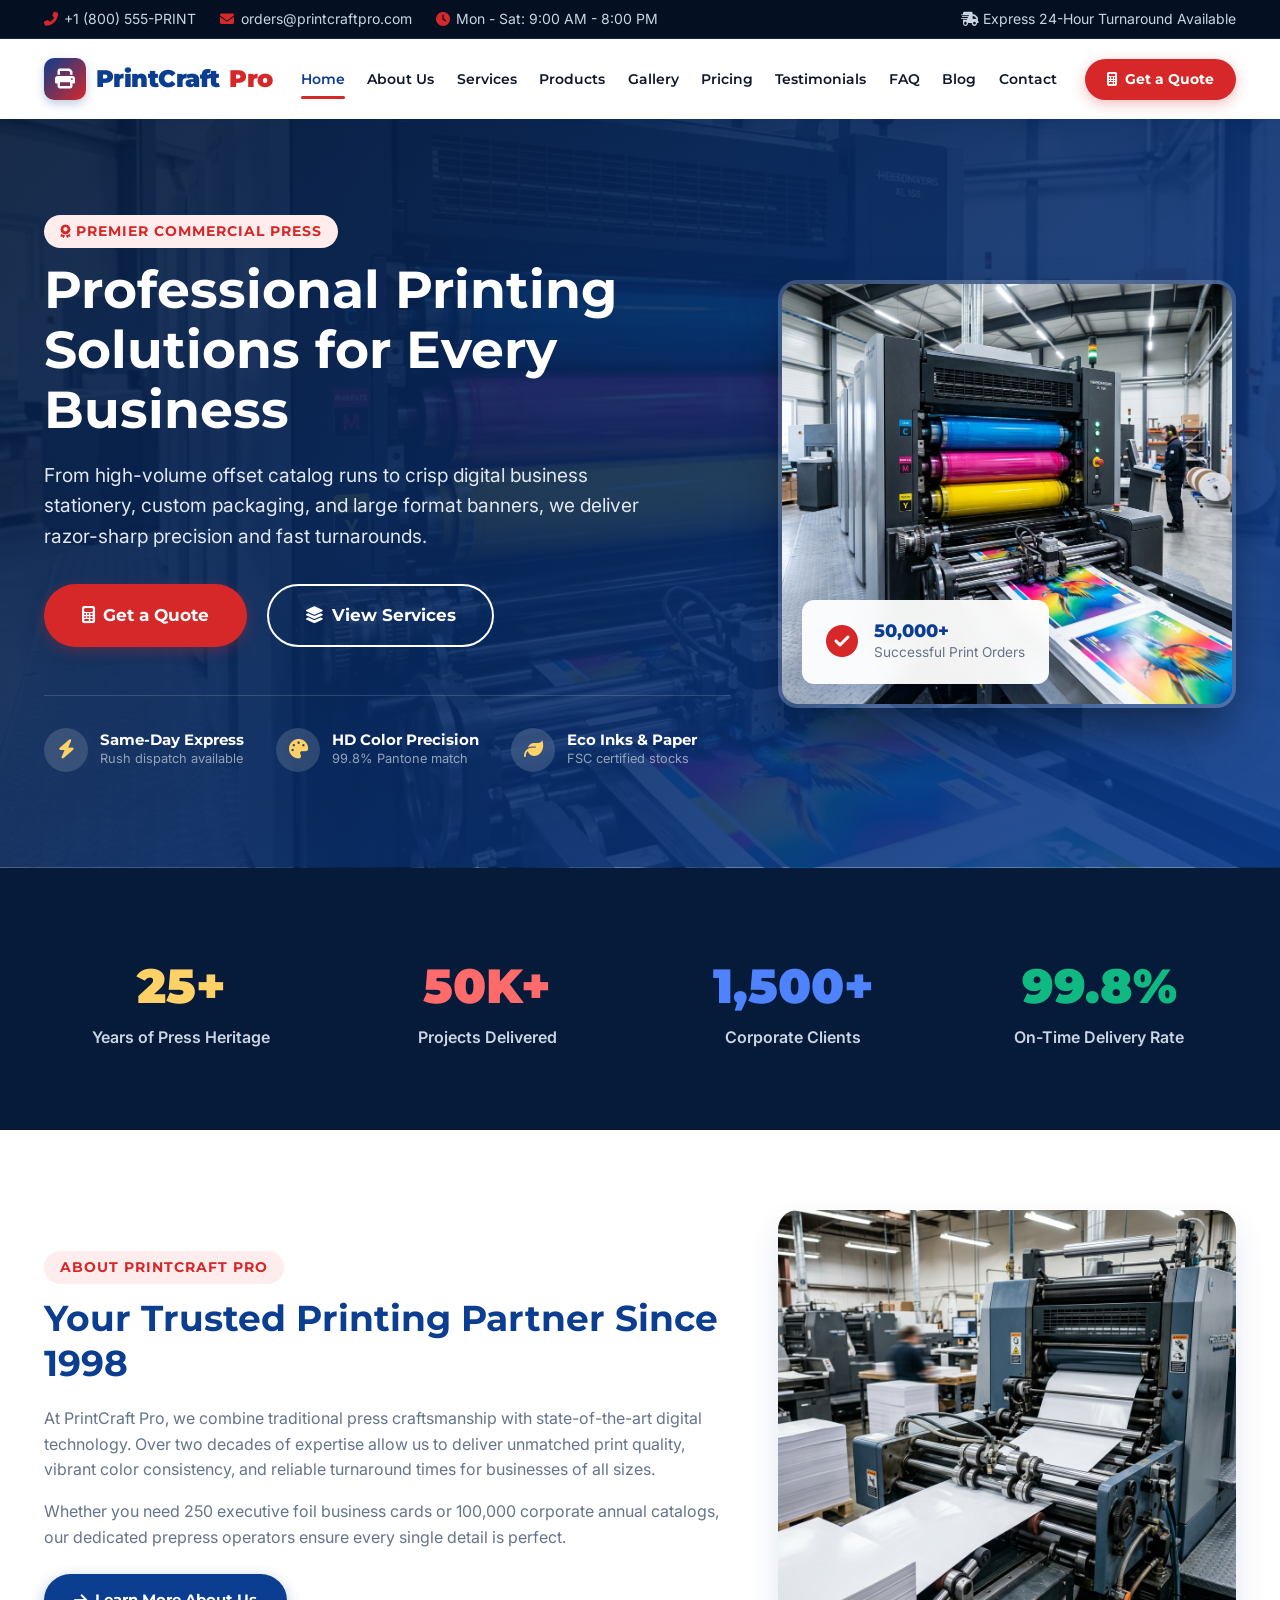
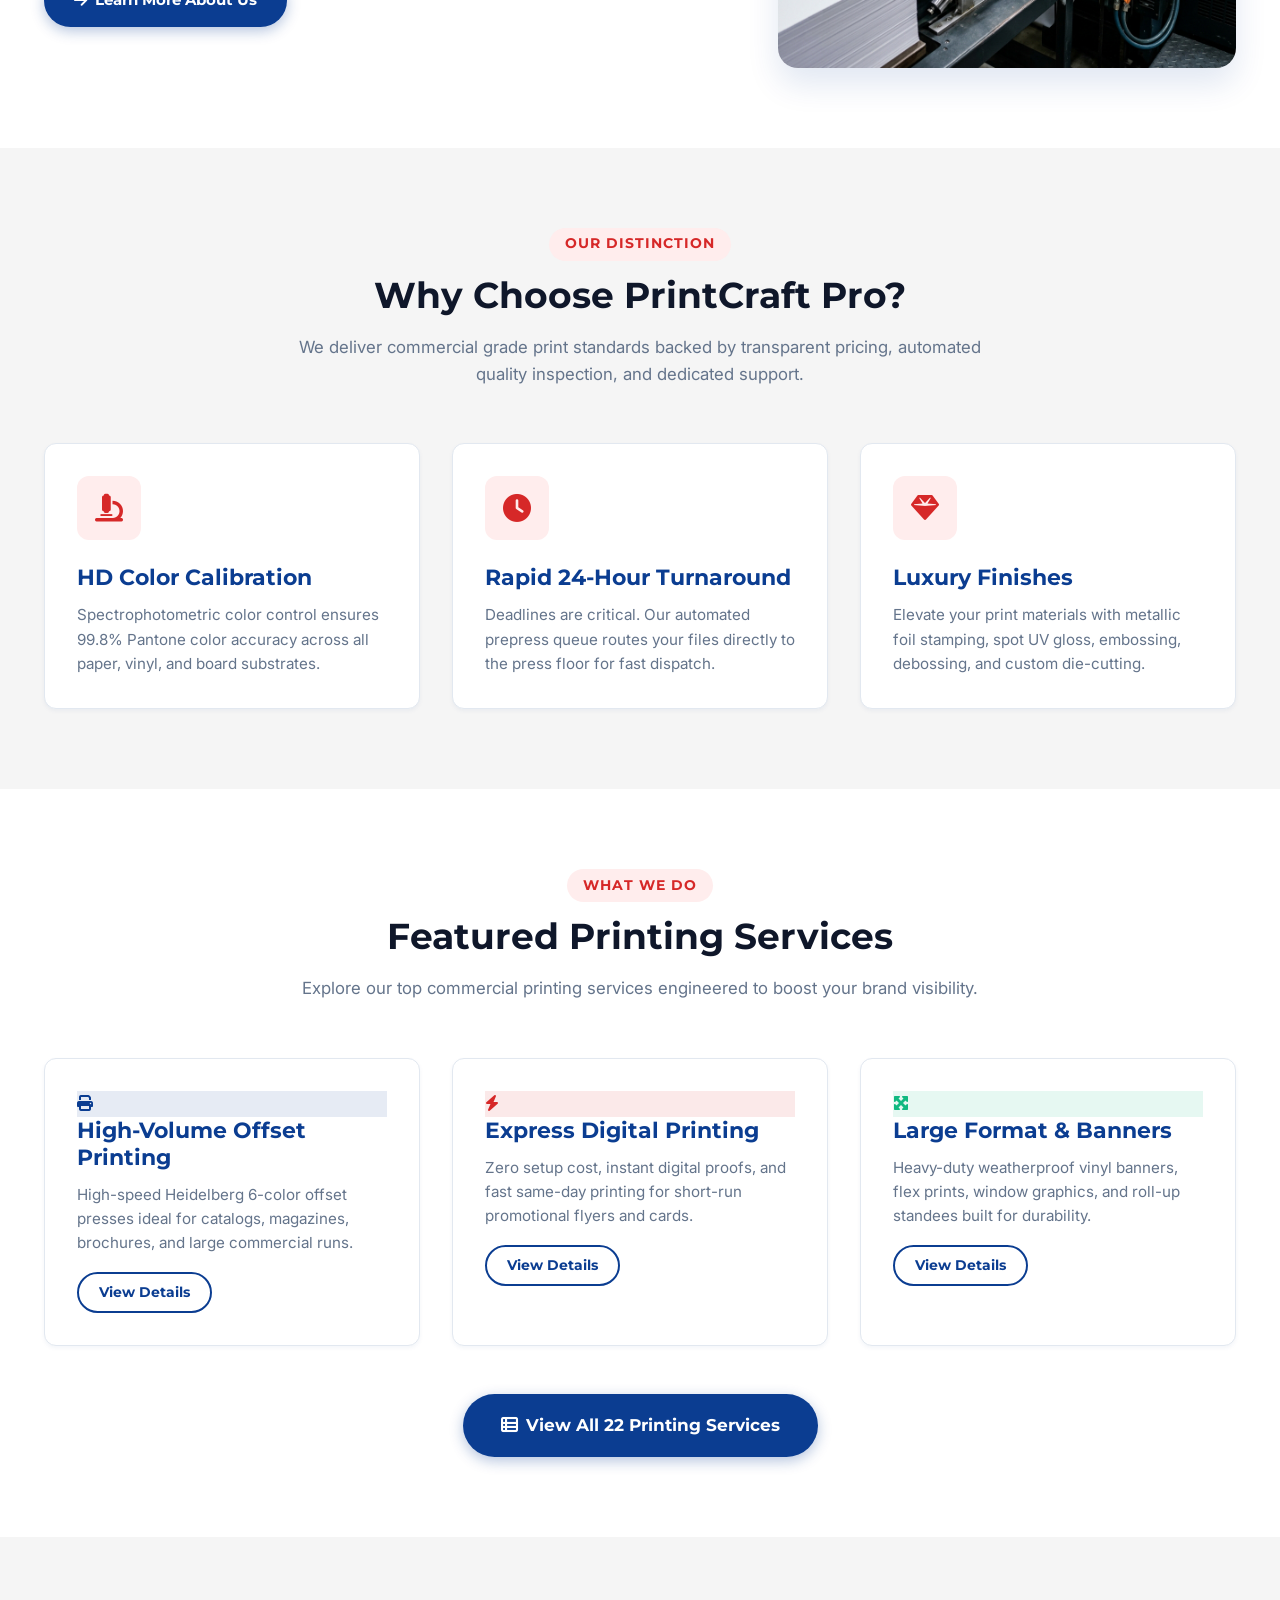
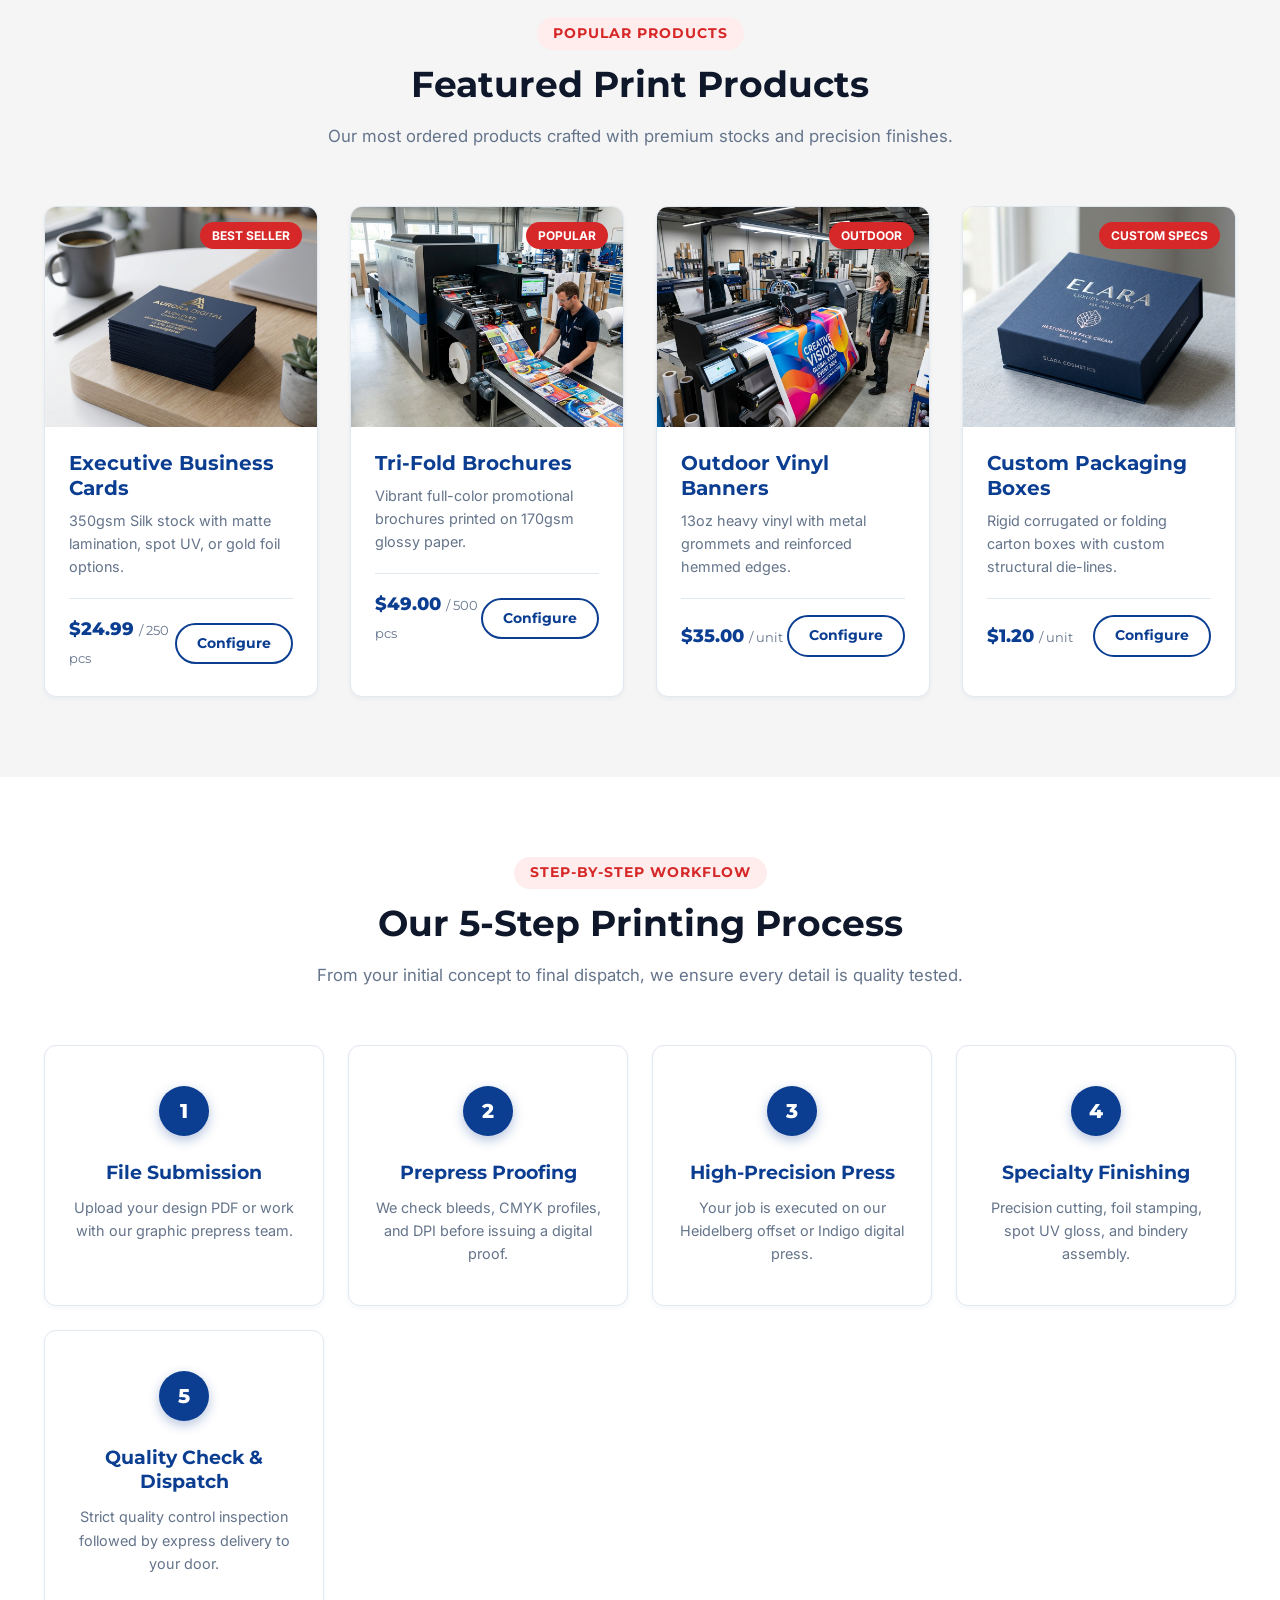
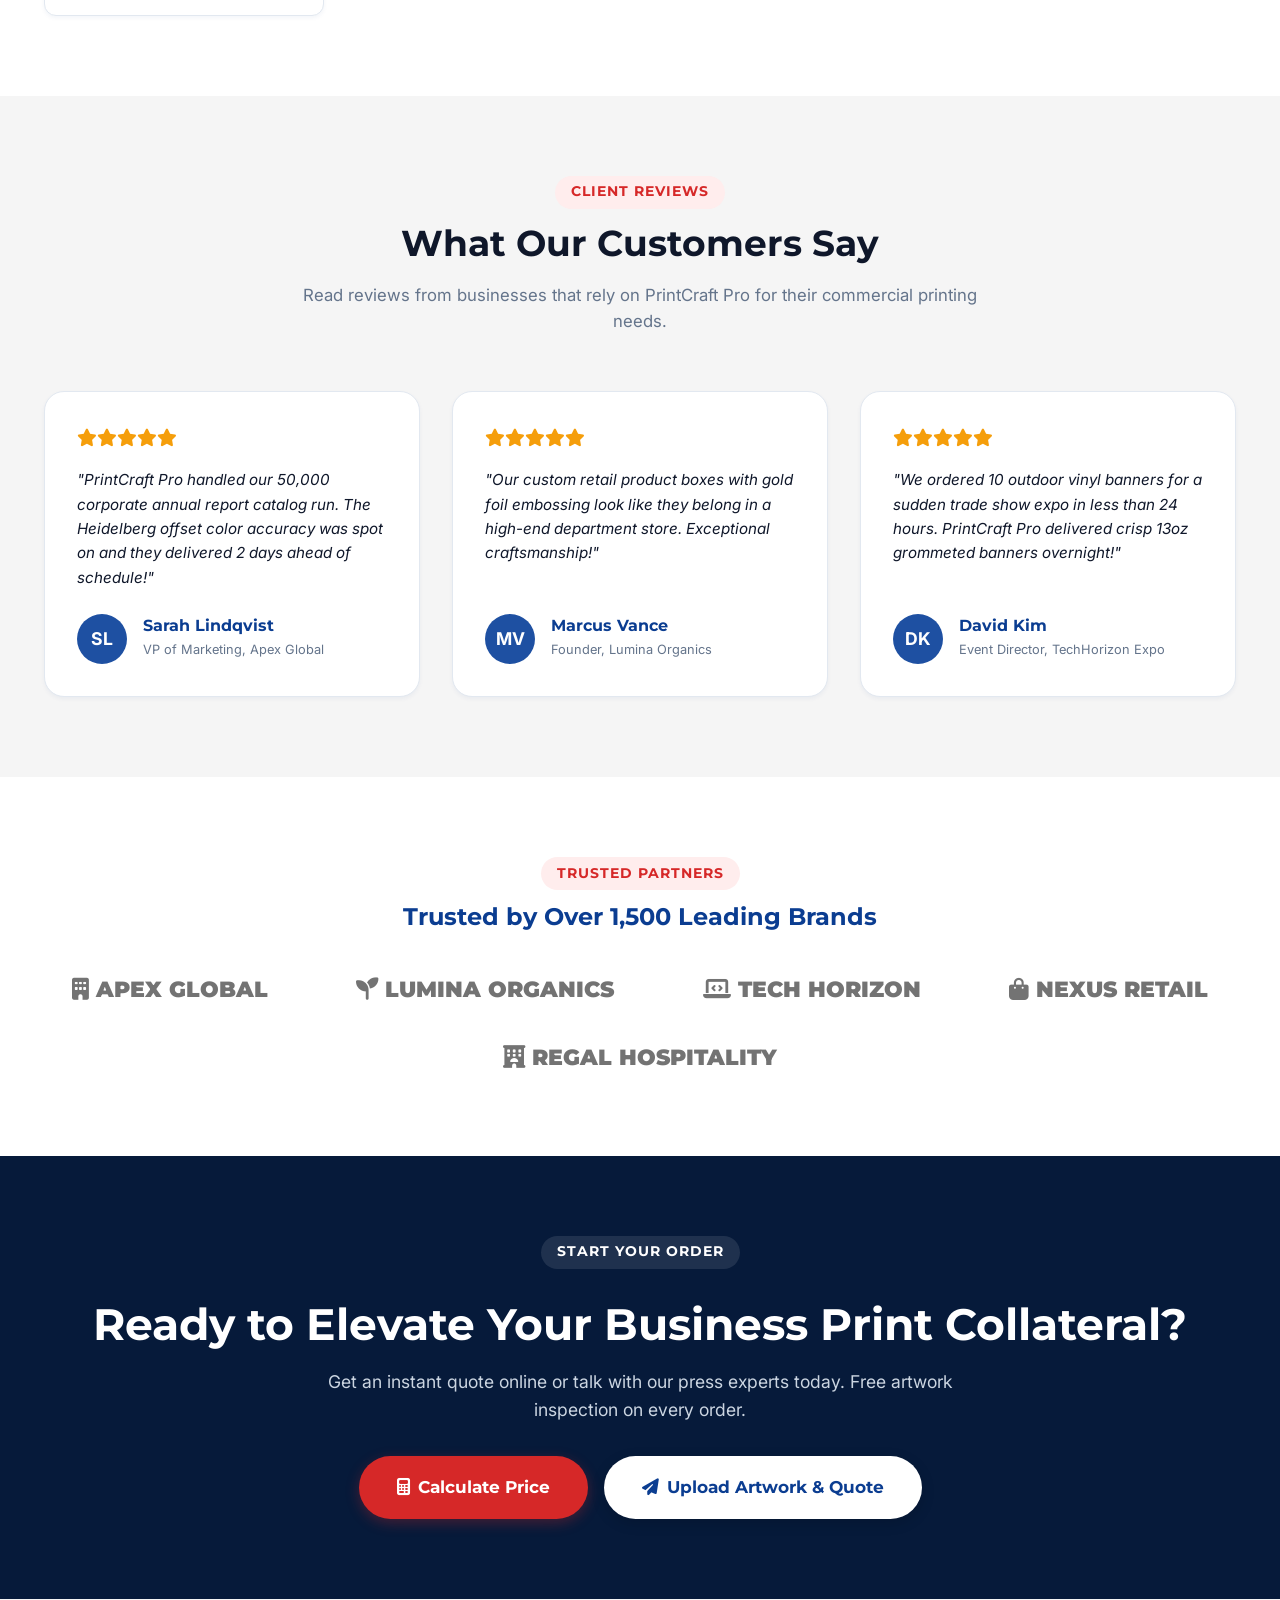
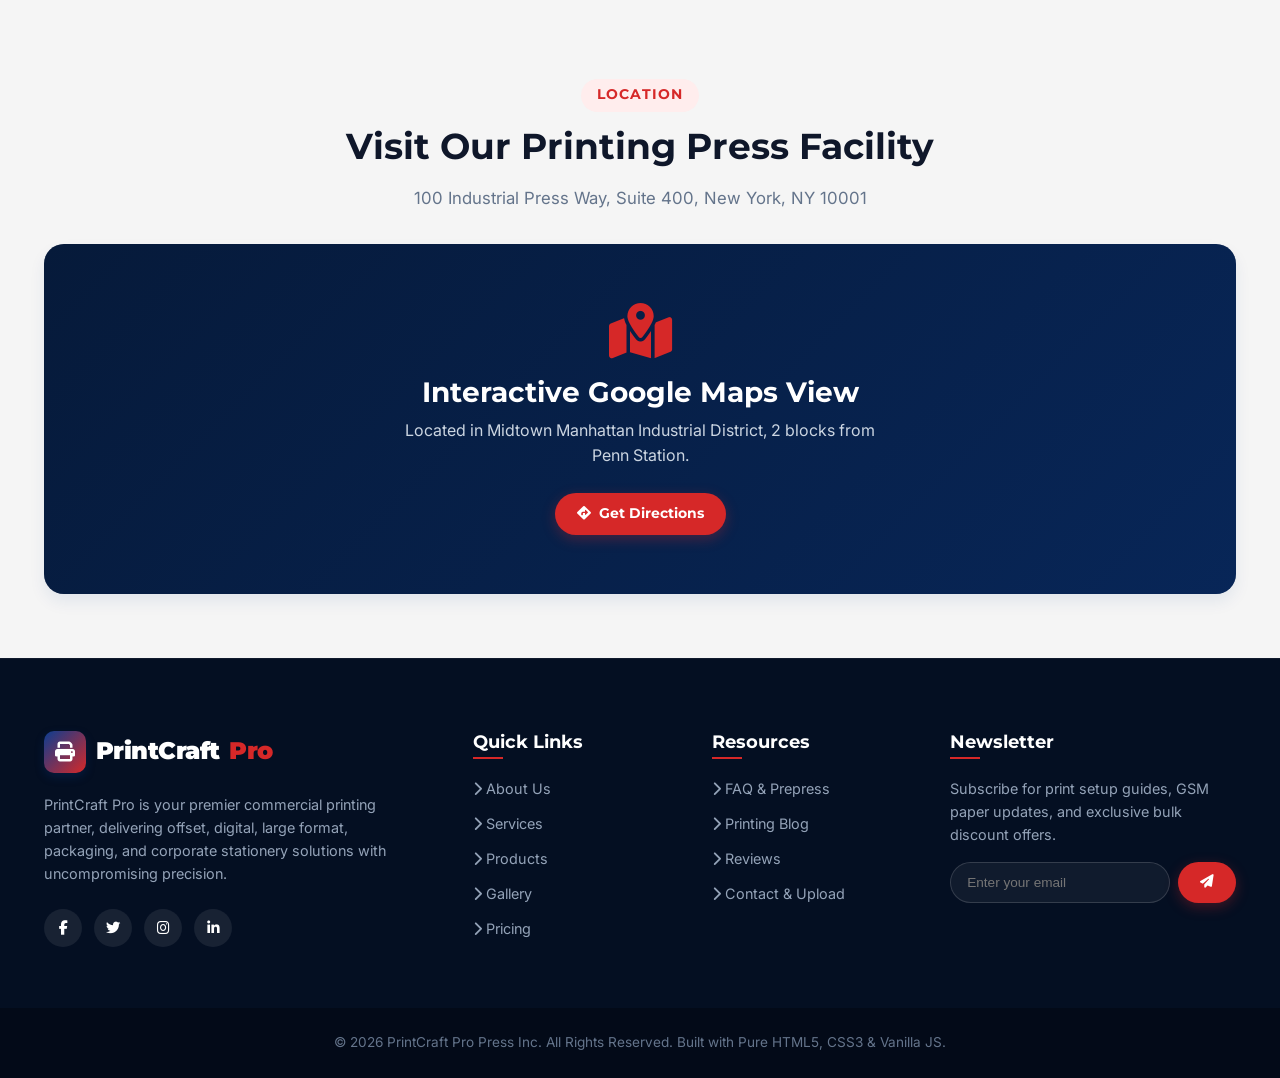
==== index.html @ fcd82d8d "Initial commit: Complete printing press website" ====
<!DOCTYPE html>
<html lang="en">
<head>
  <meta charset="UTF-8">
  <meta name="viewport" content="width=device-width, initial-scale=1.0">
  <meta name="description" content="PrintCraft Pro - Professional Printing Solutions for Every Business. High quality offset, digital, packaging, apparel, and corporate signage printing.">
  <meta name="keywords" content="professional printing press, commercial printing, offset printing, digital printing, business cards, flyers, banners, packaging, customized printing">
  <title>PrintCraft Pro | Professional Printing Solutions for Every Business</title>
  
  <!-- Font Awesome CDN -->
  <link rel="stylesheet" href="https://cdnjs.cloudflare.com/ajax/libs/font-awesome/6.4.0/css/all.min.css">
  
  <!-- Master Stylesheet -->
  <link rel="stylesheet" href="css/style.css">
</head>
<body>

  <!-- Top Notification Bar -->
  <div class="top-bar">
    <div class="container top-bar-content">
      <div class="top-bar-info">
        <span><i class="fas fa-phone-alt"></i> +1 (800) 555-PRINT</span>
        <span><i class="fas fa-envelope"></i> orders@printcraftpro.com</span>
        <span><i class="fas fa-clock"></i> Mon - Sat: 9:00 AM - 8:00 PM</span>
      </div>
      <div class="top-bar-links">
        <span><i class="fas fa-truck-fast"></i> Express 24-Hour Turnaround Available</span>
      </div>
    </div>
  </div>

  <!-- Header Navigation -->
  <header class="header">
    <div class="container navbar">
      <a href="index.html" class="logo">
        <div class="logo-icon"><i class="fas fa-print"></i></div>
        PrintCraft <span>Pro</span>
      </a>

      <button class="hamburger" aria-label="Toggle menu">
        <i class="fas fa-bars"></i>
      </button>

      <nav class="nav-menu">
        <a href="index.html" class="nav-link active">Home</a>
        <a href="about.html" class="nav-link">About Us</a>
        <a href="services.html" class="nav-link">Services</a>
        <a href="products.html" class="nav-link">Products</a>
        <a href="gallery.html" class="nav-link">Gallery</a>
        <a href="pricing.html" class="nav-link">Pricing</a>
        <a href="testimonials.html" class="nav-link">Testimonials</a>
        <a href="faq.html" class="nav-link">FAQ</a>
        <a href="blog.html" class="nav-link">Blog</a>
        <a href="contact.html" class="nav-link">Contact</a>
      </nav>

      <div class="header-cta">
        <a href="pricing.html" class="btn btn-accent btn-sm"><i class="fas fa-calculator"></i> Get a Quote</a>
      </div>
    </div>
  </header>

  <!-- Hero Section -->
  <section class="hero">
    <div class="container hero-grid">
      <div class="hero-content fade-in">
        <span class="sub-badge"><i class="fas fa-award"></i> Premier Commercial Press</span>
        <h1>Professional Printing Solutions for Every Business</h1>
        <p class="hero-subtitle">From high-volume offset catalog runs to crisp digital business stationery, custom packaging, and large format banners, we deliver razor-sharp precision and fast turnarounds.</p>
        
        <div class="hero-actions">
          <a href="pricing.html" class="btn btn-accent btn-lg"><i class="fas fa-calculator"></i> Get a Quote</a>
          <a href="services.html" class="btn btn-outline btn-lg" style="color: #FFF; border-color: #FFF;"><i class="fas fa-layer-group"></i> View Services</a>
        </div>

        <div class="hero-features">
          <div class="hero-feature-item">
            <div class="hero-feature-icon"><i class="fas fa-bolt"></i></div>
            <div class="hero-feature-text">
              <h4>Same-Day Express</h4>
              <p>Rush dispatch available</p>
            </div>
          </div>
          <div class="hero-feature-item">
            <div class="hero-feature-icon"><i class="fas fa-palette"></i></div>
            <div class="hero-feature-text">
              <h4>HD Color Precision</h4>
              <p>99.8% Pantone match</p>
            </div>
          </div>
          <div class="hero-feature-item">
            <div class="hero-feature-icon"><i class="fas fa-leaf"></i></div>
            <div class="hero-feature-text">
              <h4>Eco Inks &amp; Paper</h4>
              <p>FSC certified stocks</p>
            </div>
          </div>
        </div>
      </div>

      <div class="hero-card-preview fade-in">
        <img src="images/hero-print-press.png" alt="Industrial Commercial Printing Press Machine">
        <div class="floating-badge">
          <div class="badge-icon"><i class="fas fa-check-circle"></i></div>
          <div class="badge-info">
            <h5>50,000+</h5>
            <p>Successful Print Orders</p>
          </div>
        </div>
      </div>
    </div>
  </section>

  <!-- Company Statistics -->
  <section class="section-padding bg-dark">
    <div class="container">
      <div style="display: grid; grid-template-columns: repeat(auto-fit, minmax(220px, 1fr)); gap: 2rem; text-align: center;">
        <div class="fade-in">
          <div style="font-size: 3rem; font-family: var(--font-heading); font-weight: 900; color: #FFD166;">25+</div>
          <p style="color: #CBD5E1; font-weight: 600;">Years of Press Heritage</p>
        </div>
        <div class="fade-in">
          <div style="font-size: 3rem; font-family: var(--font-heading); font-weight: 900; color: #FF6B6B;">50K+</div>
          <p style="color: #CBD5E1; font-weight: 600;">Projects Delivered</p>
        </div>
        <div class="fade-in">
          <div style="font-size: 3rem; font-family: var(--font-heading); font-weight: 900; color: #4E83FD;">1,500+</div>
          <p style="color: #CBD5E1; font-weight: 600;">Corporate Clients</p>
        </div>
        <div class="fade-in">
          <div style="font-size: 3rem; font-family: var(--font-heading); font-weight: 900; color: #10B981;">99.8%</div>
          <p style="color: #CBD5E1; font-weight: 600;">On-Time Delivery Rate</p>
        </div>
      </div>
    </div>
  </section>

  <!-- About Preview Section -->
  <section class="section-padding">
    <div class="container">
      <div class="hero-grid" style="align-items: center;">
        <div class="fade-in">
          <span class="sub-badge">About PrintCraft Pro</span>
          <h2 style="font-size: 2.25rem; margin-bottom: 1.25rem; color: var(--primary);">Your Trusted Printing Partner Since 1998</h2>
          <p style="color: var(--text-muted); margin-bottom: 1rem;">At PrintCraft Pro, we combine traditional press craftsmanship with state-of-the-art digital technology. Over two decades of expertise allow us to deliver unmatched print quality, vibrant color consistency, and reliable turnaround times for businesses of all sizes.</p>
          <p style="color: var(--text-muted); margin-bottom: 1.5rem;">Whether you need 250 executive foil business cards or 100,000 corporate annual catalogs, our dedicated prepress operators ensure every single detail is perfect.</p>
          <a href="about.html" class="btn btn-primary"><i class="fas fa-arrow-right"></i> Learn More About Us</a>
        </div>
        <div class="fade-in">
          <img src="images/offset-printing.png" alt="Commercial Printing Press Facility" style="border-radius: var(--radius-lg); box-shadow: var(--shadow-lg);">
        </div>
      </div>
    </div>
  </section>

  <!-- Why Choose Us Section -->
  <section class="section-padding bg-light">
    <div class="container">
      <div class="section-title-wrap">
        <span class="sub-badge">Our Distinction</span>
        <h2 class="section-title">Why Choose PrintCraft Pro?</h2>
        <p class="section-desc">We deliver commercial grade print standards backed by transparent pricing, automated quality inspection, and dedicated support.</p>
      </div>

      <div class="grid-3">
        <div class="card feature-card fade-in">
          <div class="card-icon"><i class="fas fa-microscope"></i></div>
          <h3>HD Color Calibration</h3>
          <p>Spectrophotometric color control ensures 99.8% Pantone color accuracy across all paper, vinyl, and board substrates.</p>
        </div>

        <div class="card feature-card fade-in">
          <div class="card-icon"><i class="fas fa-clock"></i></div>
          <h3>Rapid 24-Hour Turnaround</h3>
          <p>Deadlines are critical. Our automated prepress queue routes your files directly to the press floor for fast dispatch.</p>
        </div>

        <div class="card feature-card fade-in">
          <div class="card-icon"><i class="fas fa-gem"></i></div>
          <h3>Luxury Finishes</h3>
          <p>Elevate your print materials with metallic foil stamping, spot UV gloss, embossing, debossing, and custom die-cutting.</p>
        </div>
      </div>
    </div>
  </section>

  <!-- Featured Services -->
  <section class="section-padding">
    <div class="container">
      <div class="section-title-wrap">
        <span class="sub-badge">What We Do</span>
        <h2 class="section-title">Featured Printing Services</h2>
        <p class="section-desc">Explore our top commercial printing services engineered to boost your brand visibility.</p>
      </div>

      <div class="grid-3">
        <div class="card fade-in">
          <div class="card-icon" style="background: rgba(11, 61, 145, 0.1); color: var(--primary);"><i class="fas fa-print"></i></div>
          <h3>High-Volume Offset Printing</h3>
          <p>High-speed Heidelberg 6-color offset presses ideal for catalogs, magazines, brochures, and large commercial runs.</p>
          <a href="services.html" class="btn btn-outline btn-sm" style="margin-top: 1rem;">View Details</a>
        </div>

        <div class="card fade-in">
          <div class="card-icon" style="background: rgba(214, 40, 40, 0.1); color: var(--accent);"><i class="fas fa-bolt"></i></div>
          <h3>Express Digital Printing</h3>
          <p>Zero setup cost, instant digital proofs, and fast same-day printing for short-run promotional flyers and cards.</p>
          <a href="services.html" class="btn btn-outline btn-sm" style="margin-top: 1rem;">View Details</a>
        </div>

        <div class="card fade-in">
          <div class="card-icon" style="background: rgba(16, 185, 129, 0.1); color: #10B981;"><i class="fas fa-expand-arrows-alt"></i></div>
          <h3>Large Format &amp; Banners</h3>
          <p>Heavy-duty weatherproof vinyl banners, flex prints, window graphics, and roll-up standees built for durability.</p>
          <a href="services.html" class="btn btn-outline btn-sm" style="margin-top: 1rem;">View Details</a>
        </div>
      </div>

      <div style="text-align: center; margin-top: 3rem;">
        <a href="services.html" class="btn btn-primary btn-lg"><i class="fas fa-th-list"></i> View All 22 Printing Services</a>
      </div>
    </div>
  </section>

  <!-- Featured Products -->
  <section class="section-padding bg-light">
    <div class="container">
      <div class="section-title-wrap">
        <span class="sub-badge">Popular Products</span>
        <h2 class="section-title">Featured Print Products</h2>
        <p class="section-desc">Our most ordered products crafted with premium stocks and precision finishes.</p>
      </div>

      <div class="grid-4">
        <!-- Product 1 -->
        <div class="product-card fade-in">
          <div class="product-img">
            <img src="images/business-cards.png" alt="Executive Business Cards">
            <span class="product-tag">Best Seller</span>
          </div>
          <div class="product-body">
            <h3>Executive Business Cards</h3>
            <p>350gsm Silk stock with matte lamination, spot UV, or gold foil options.</p>
            <div class="product-meta">
              <div class="product-price">$24.99 <small>/ 250 pcs</small></div>
              <a href="pricing.html" class="btn btn-outline btn-sm">Configure</a>
            </div>
          </div>
        </div>

        <!-- Product 2 -->
        <div class="product-card fade-in">
          <div class="product-img">
            <img src="images/digital-printing.png" alt="Promotional Brochures">
            <span class="product-tag">Popular</span>
          </div>
          <div class="product-body">
            <h3>Tri-Fold Brochures</h3>
            <p>Vibrant full-color promotional brochures printed on 170gsm glossy paper.</p>
            <div class="product-meta">
              <div class="product-price">$49.00 <small>/ 500 pcs</small></div>
              <a href="pricing.html" class="btn btn-outline btn-sm">Configure</a>
            </div>
          </div>
        </div>

        <!-- Product 3 -->
        <div class="product-card fade-in">
          <div class="product-img">
            <img src="images/large-format.png" alt="Vinyl Banners">
            <span class="product-tag">Outdoor</span>
          </div>
          <div class="product-body">
            <h3>Outdoor Vinyl Banners</h3>
            <p>13oz heavy vinyl with metal grommets and reinforced hemmed edges.</p>
            <div class="product-meta">
              <div class="product-price">$35.00 <small>/ unit</small></div>
              <a href="pricing.html" class="btn btn-outline btn-sm">Configure</a>
            </div>
          </div>
        </div>

        <!-- Product 4 -->
        <div class="product-card fade-in">
          <div class="product-img">
            <img src="images/packaging-box.png" alt="Custom Packaging">
            <span class="product-tag">Custom Specs</span>
          </div>
          <div class="product-body">
            <h3>Custom Packaging Boxes</h3>
            <p>Rigid corrugated or folding carton boxes with custom structural die-lines.</p>
            <div class="product-meta">
              <div class="product-price">$1.20 <small>/ unit</small></div>
              <a href="pricing.html" class="btn btn-outline btn-sm">Configure</a>
            </div>
          </div>
        </div>
      </div>
    </div>
  </section>

  <!-- Printing Process (5 Steps) -->
  <section class="section-padding">
    <div class="container">
      <div class="section-title-wrap">
        <span class="sub-badge">Step-By-Step Workflow</span>
        <h2 class="section-title">Our 5-Step Printing Process</h2>
        <p class="section-desc">From your initial concept to final dispatch, we ensure every detail is quality tested.</p>
      </div>

      <div class="workflow-grid">
        <div class="step-card fade-in">
          <div class="step-number">1</div>
          <h4>File Submission</h4>
          <p>Upload your design PDF or work with our graphic prepress team.</p>
        </div>

        <div class="step-card fade-in">
          <div class="step-number">2</div>
          <h4>Prepress Proofing</h4>
          <p>We check bleeds, CMYK profiles, and DPI before issuing a digital proof.</p>
        </div>

        <div class="step-card fade-in">
          <div class="step-number">3</div>
          <h4>High-Precision Press</h4>
          <p>Your job is executed on our Heidelberg offset or Indigo digital press.</p>
        </div>

        <div class="step-card fade-in">
          <div class="step-number">4</div>
          <h4>Specialty Finishing</h4>
          <p>Precision cutting, foil stamping, spot UV gloss, and bindery assembly.</p>
        </div>

        <div class="step-card fade-in">
          <div class="step-number">5</div>
          <h4>Quality Check &amp; Dispatch</h4>
          <p>Strict quality control inspection followed by express delivery to your door.</p>
        </div>
      </div>
    </div>
  </section>

  <!-- Customer Testimonials -->
  <section class="section-padding bg-light">
    <div class="container">
      <div class="section-title-wrap">
        <span class="sub-badge">Client Reviews</span>
        <h2 class="section-title">What Our Customers Say</h2>
        <p class="section-desc">Read reviews from businesses that rely on PrintCraft Pro for their commercial printing needs.</p>
      </div>

      <div class="grid-3">
        <div class="testimonial-card fade-in">
          <div>
            <div class="stars"><i class="fas fa-star"></i><i class="fas fa-star"></i><i class="fas fa-star"></i><i class="fas fa-star"></i><i class="fas fa-star"></i></div>
            <p class="testimonial-text">"PrintCraft Pro handled our 50,000 corporate annual report catalog run. The Heidelberg offset color accuracy was spot on and they delivered 2 days ahead of schedule!"</p>
          </div>
          <div class="testimonial-user">
            <div class="user-avatar">SL</div>
            <div class="user-details">
              <h5>Sarah Lindqvist</h5>
              <span>VP of Marketing, Apex Global</span>
            </div>
          </div>
        </div>

        <div class="testimonial-card fade-in">
          <div>
            <div class="stars"><i class="fas fa-star"></i><i class="fas fa-star"></i><i class="fas fa-star"></i><i class="fas fa-star"></i><i class="fas fa-star"></i></div>
            <p class="testimonial-text">"Our custom retail product boxes with gold foil embossing look like they belong in a high-end department store. Exceptional craftsmanship!"</p>
          </div>
          <div class="testimonial-user">
            <div class="user-avatar">MV</div>
            <div class="user-details">
              <h5>Marcus Vance</h5>
              <span>Founder, Lumina Organics</span>
            </div>
          </div>
        </div>

        <div class="testimonial-card fade-in">
          <div>
            <div class="stars"><i class="fas fa-star"></i><i class="fas fa-star"></i><i class="fas fa-star"></i><i class="fas fa-star"></i><i class="fas fa-star"></i></div>
            <p class="testimonial-text">"We ordered 10 outdoor vinyl banners for a sudden trade show expo in less than 24 hours. PrintCraft Pro delivered crisp 13oz grommeted banners overnight!"</p>
          </div>
          <div class="testimonial-user">
            <div class="user-avatar">DK</div>
            <div class="user-details">
              <h5>David Kim</h5>
              <span>Event Director, TechHorizon Expo</span>
            </div>
          </div>
        </div>
      </div>
    </div>
  </section>

  <!-- Clients / Brands Showcase Section -->
  <section class="section-padding">
    <div class="container">
      <div style="text-align: center; margin-bottom: 2.5rem;">
        <span class="sub-badge">Trusted Partners</span>
        <h3 style="font-size: 1.5rem; color: var(--primary);">Trusted by Over 1,500 Leading Brands</h3>
      </div>

      <div style="display: flex; justify-content: space-around; align-items: center; flex-wrap: wrap; gap: 2rem; filter: grayscale(100%); opacity: 0.7;">
        <div style="font-family: var(--font-heading); font-weight: 900; font-size: 1.4rem; color: var(--primary);"><i class="fas fa-building"></i> APEX GLOBAL</div>
        <div style="font-family: var(--font-heading); font-weight: 900; font-size: 1.4rem; color: var(--primary);"><i class="fas fa-seedling"></i> LUMINA ORGANICS</div>
        <div style="font-family: var(--font-heading); font-weight: 900; font-size: 1.4rem; color: var(--primary);"><i class="fas fa-laptop-code"></i> TECH HORIZON</div>
        <div style="font-family: var(--font-heading); font-weight: 900; font-size: 1.4rem; color: var(--primary);"><i class="fas fa-shopping-bag"></i> NEXUS RETAIL</div>
        <div style="font-family: var(--font-heading); font-weight: 900; font-size: 1.4rem; color: var(--primary);"><i class="fas fa-hotel"></i> REGAL HOSPITALITY</div>
      </div>
    </div>
  </section>

  <!-- Contact CTA Section -->
  <section class="section-padding bg-dark">
    <div class="container" style="text-align: center;">
      <span class="sub-badge" style="background: rgba(255,255,255,0.1); color: #FFF;">Start Your Order</span>
      <h2 style="font-size: 2.75rem; color: #FFF; margin: 1rem 0;">Ready to Elevate Your Business Print Collateral?</h2>
      <p style="color: #CBD5E1; max-width: 650px; margin: 0 auto 2rem auto; font-size: 1.1rem;">Get an instant quote online or talk with our press experts today. Free artwork inspection on every order.</p>
      <div style="display: flex; gap: 1rem; justify-content: center; flex-wrap: wrap;">
        <a href="pricing.html" class="btn btn-accent btn-lg"><i class="fas fa-calculator"></i> Calculate Price</a>
        <a href="contact.html" class="btn btn-white btn-lg"><i class="fas fa-paper-plane"></i> Upload Artwork &amp; Quote</a>
      </div>
    </div>
  </section>

  <!-- Google Maps Placeholder Section -->
  <section class="section-padding bg-light" style="padding-bottom: 4rem;">
    <div class="container">
      <div class="section-title-wrap" style="margin-bottom: 2rem;">
        <span class="sub-badge">Location</span>
        <h2 class="section-title">Visit Our Printing Press Facility</h2>
        <p class="section-desc">100 Industrial Press Way, Suite 400, New York, NY 10001</p>
      </div>

      <div style="background: var(--bg-dark); color: #FFF; border-radius: var(--radius-lg); overflow: hidden; box-shadow: var(--shadow-md); position: relative; height: 350px; display: flex; align-items: center; justify-content: center; text-align: center;">
        <div style="position: absolute; inset: 0; background: linear-gradient(135deg, rgba(6,26,58,0.95), rgba(11,61,145,0.85)), url('images/about-facility.png'); background-size: cover; background-position: center; opacity: 0.4;"></div>
        <div style="position: relative; z-index: 2; padding: 2rem;">
          <i class="fas fa-map-marked-alt" style="font-size: 3.5rem; color: var(--accent); margin-bottom: 1rem;"></i>
          <h3 style="color: #FFF; font-size: 1.75rem; margin-bottom: 0.5rem;">Interactive Google Maps View</h3>
          <p style="color: #CBD5E1; max-width: 500px; margin: 0 auto 1.5rem auto;">Located in Midtown Manhattan Industrial District, 2 blocks from Penn Station.</p>
          <a href="contact.html" class="btn btn-accent btn-sm"><i class="fas fa-directions"></i> Get Directions</a>
        </div>
      </div>
    </div>
  </section>

  <!-- Footer -->
  <footer class="footer">
    <div class="container">
      <div class="footer-grid">
        <div class="footer-about">
          <a href="index.html" class="logo" style="color: #FFF;">
            <div class="logo-icon"><i class="fas fa-print"></i></div>
            PrintCraft <span>Pro</span>
          </a>
          <p>PrintCraft Pro is your premier commercial printing partner, delivering offset, digital, large format, packaging, and corporate stationery solutions with uncompromising precision.</p>
          <div class="social-links">
            <a href="#" class="social-icon" aria-label="Facebook"><i class="fab fa-facebook-f"></i></a>
            <a href="#" class="social-icon" aria-label="Twitter"><i class="fab fa-twitter"></i></a>
            <a href="#" class="social-icon" aria-label="Instagram"><i class="fab fa-instagram"></i></a>
            <a href="#" class="social-icon" aria-label="LinkedIn"><i class="fab fa-linkedin-in"></i></a>
          </div>
        </div>

        <div class="footer-col">
          <h4>Quick Links</h4>
          <ul class="footer-links">
            <li><a href="about.html"><i class="fas fa-chevron-right"></i> About Us</a></li>
            <li><a href="services.html"><i class="fas fa-chevron-right"></i> Services</a></li>
            <li><a href="products.html"><i class="fas fa-chevron-right"></i> Products</a></li>
            <li><a href="gallery.html"><i class="fas fa-chevron-right"></i> Gallery</a></li>
            <li><a href="pricing.html"><i class="fas fa-chevron-right"></i> Pricing</a></li>
          </ul>
        </div>

        <div class="footer-col">
          <h4>Resources</h4>
          <ul class="footer-links">
            <li><a href="faq.html"><i class="fas fa-chevron-right"></i> FAQ &amp; Prepress</a></li>
            <li><a href="blog.html"><i class="fas fa-chevron-right"></i> Printing Blog</a></li>
            <li><a href="testimonials.html"><i class="fas fa-chevron-right"></i> Reviews</a></li>
            <li><a href="contact.html"><i class="fas fa-chevron-right"></i> Contact &amp; Upload</a></li>
          </ul>
        </div>

        <div class="footer-col">
          <h4>Newsletter</h4>
          <p>Subscribe for print setup guides, GSM paper updates, and exclusive bulk discount offers.</p>
          <form class="newsletter-form" onsubmit="event.preventDefault(); alert('Subscribed successfully!');">
            <input type="email" placeholder="Enter your email" required>
            <button type="submit" class="btn btn-accent btn-sm"><i class="fas fa-paper-plane"></i></button>
          </form>
        </div>
      </div>
    </div>

    <div class="footer-bottom">
      <div class="container">
        <p>&copy; 2026 PrintCraft Pro Press Inc. All Rights Reserved. Built with Pure HTML5, CSS3 &amp; Vanilla JS.</p>
      </div>
    </div>
  </footer>

  <!-- Back to Top Button -->
  <button class="back-to-top" aria-label="Back to top">
    <i class="fas fa-arrow-up"></i>
  </button>

  <!-- Master Script -->
  <script src="js/main.js"></script>
</body>
</html>
---- css/style.css ----
/* 
==========================================================================
  PrintCraft Pro - Master Design System & Stylesheet
==========================================================================
  Primary Color: Dark Blue (#0B3D91)
  Accent Color: Red (#D62828)
  Background Light: Off-White (#F5F5F5 / #F8FAFC)
  Text Main: Slate (#0F172A / #1E293B)
  Code Architecture: CSS3 Custom Properties, Responsive Grid, Utility Classes
==========================================================================
*/

@import url('https://fonts.googleapis.com/css2?family=Inter:wght@300;400;500;600;700&family=Montserrat:wght@500;600;700;800;900&display=swap');

:root {
  /* Color Palette Tokens */
  --primary: #0B3D91;
  --primary-dark: #072861;
  --primary-light: #1E50A2;
  --accent: #D62828;
  --accent-hover: #B71C1C;
  --accent-light: #FFEDED;
  
  --bg-light: #F5F5F5;
  --bg-card: #FFFFFF;
  --bg-dark: #061A3A;
  --bg-darker: #040F22;
  
  --text-main: #0F172A;
  --text-muted: #64748B;
  --text-light: #F8FAFC;
  --text-white: #FFFFFF;
  
  --border-color: #E2E8F0;
  --border-focus: #0B3D91;

  --success-bg: #D1FAE5;
  --success-text: #065F46;
  --success-border: #A7F3D0;
  
  /* Typography Tokens */
  --font-heading: 'Montserrat', -apple-system, BlinkMacSystemFont, sans-serif;
  --font-body: 'Inter', -apple-system, BlinkMacSystemFont, sans-serif;
  
  /* Elevation & Shadows */
  --shadow-sm: 0 2px 4px rgba(11, 61, 145, 0.05);
  --shadow-md: 0 8px 16px rgba(11, 61, 145, 0.08);
  --shadow-lg: 0 16px 32px rgba(11, 61, 145, 0.12);
  --shadow-hover: 0 20px 40px rgba(11, 61, 145, 0.18);

  /* Border Radius Tokens */
  --radius-sm: 6px;
  --radius-md: 12px;
  --radius-lg: 20px;
  --radius-pill: 50px;
  
  /* Transitions */
  --transition-fast: all 0.2s cubic-bezier(0.4, 0, 0.2, 1);
  --transition-normal: all 0.3s cubic-bezier(0.4, 0, 0.2, 1);
}

/* ==========================================================================
   Reset & Base Styles
   ========================================================================== */
*, *::before, *::after {
  box-sizing: border-box;
  margin: 0;
  padding: 0;
}

html {
  scroll-behavior: smooth;
  font-size: 16px;
}

body {
  font-family: var(--font-body);
  color: var(--text-main);
  background-color: #FFFFFF;
  line-height: 1.6;
  overflow-x: hidden;
  -webkit-font-smoothing: antialiased;
}

h1, h2, h3, h4, h5, h6 {
  font-family: var(--font-heading);
  color: var(--text-main);
  line-height: 1.25;
  font-weight: 700;
}

a {
  text-decoration: none;
  color: inherit;
  transition: var(--transition-fast);
}

img {
  max-width: 100%;
  height: auto;
  display: block;
}

ul {
  list-style: none;
}

/* ==========================================================================
   Layout Containers & Section Utilities
   ========================================================================== */
.container {
  width: 100%;
  max-width: 1240px;
  margin: 0 auto;
  padding: 0 1.5rem;
}

.section-padding {
  padding: 5rem 0;
}

.section-padding-sm {
  padding: 3.5rem 0;
}

.bg-light {
  background-color: var(--bg-light);
}

.bg-dark {
  background-color: var(--bg-dark);
  color: var(--text-light);
}

.bg-darker {
  background-color: var(--bg-darker);
  color: var(--text-light);
}

.text-center {
  text-align: center;
}

.text-white {
  color: var(--text-white) !important;
}

.text-muted {
  color: var(--text-muted) !important;
}

.text-accent {
  color: var(--accent) !important;
}

.text-primary {
  color: var(--primary) !important;
}

.mt-1 { margin-top: 0.5rem; }
.mt-2 { margin-top: 1rem; }
.mt-3 { margin-top: 1.5rem; }
.mt-4 { margin-top: 2rem; }
.mt-5 { margin-top: 3rem; }

.mb-1 { margin-bottom: 0.5rem; }
.mb-2 { margin-bottom: 1rem; }
.mb-3 { margin-bottom: 1.5rem; }
.mb-4 { margin-bottom: 2rem; }

.w-100 { width: 100%; }

/* ==========================================================================
   Top Header Bar
   ========================================================================== */
.top-bar {
  background-color: var(--bg-darker);
  color: #CBD5E1;
  font-size: 0.875rem;
  padding: 0.5rem 0;
  border-bottom: 1px solid rgba(255, 255, 255, 0.1);
}

.top-bar-content {
  display: flex;
  justify-content: space-between;
  align-items: center;
}

.top-bar-info {
  display: flex;
  gap: 1.5rem;
}

.top-bar-info span {
  display: inline-flex;
  align-items: center;
  gap: 0.4rem;
}

.top-bar-info i {
  color: var(--accent);
}

.top-bar-links {
  display: flex;
  gap: 1rem;
}

.top-bar-links a:hover {
  color: #FFFFFF;
}

/* ==========================================================================
   Sticky Header & Navbar
   ========================================================================== */
.header {
  position: sticky;
  top: 0;
  z-index: 1000;
  background-color: #FFFFFF;
  box-shadow: var(--shadow-sm);
  transition: var(--transition-normal);
}

.header.scrolled {
  box-shadow: var(--shadow-md);
  padding: 0.2rem 0;
}

.navbar {
  display: flex;
  justify-content: space-between;
  align-items: center;
  height: 80px;
}

.logo {
  display: flex;
  align-items: center;
  gap: 0.6rem;
  font-family: var(--font-heading);
  font-weight: 900;
  font-size: 1.5rem;
  color: var(--primary);
  letter-spacing: -0.5px;
}

.logo-icon {
  width: 42px;
  height: 42px;
  background: linear-gradient(135deg, var(--primary), var(--accent));
  color: #FFFFFF;
  border-radius: 10px;
  display: flex;
  align-items: center;
  justify-content: center;
  font-size: 1.25rem;
  box-shadow: 0 4px 10px rgba(11, 61, 145, 0.25);
}

.logo span {
  color: var(--accent);
}

.nav-menu {
  display: flex;
  align-items: center;
  gap: 1.4rem;
}

.nav-link {
  font-family: var(--font-heading);
  font-weight: 600;
  font-size: 0.9rem;
  color: var(--text-main);
  position: relative;
  padding: 0.5rem 0;
}

.nav-link::after {
  content: '';
  position: absolute;
  bottom: 0;
  left: 0;
  width: 0;
  height: 3px;
  background-color: var(--accent);
  border-radius: 2px;
  transition: var(--transition-fast);
}

.nav-link:hover, .nav-link.active {
  color: var(--primary);
}

.nav-link:hover::after, .nav-link.active::after {
  width: 100%;
}

.header-cta {
  display: flex;
  align-items: center;
  gap: 1rem;
}

.hamburger {
  display: none;
  cursor: pointer;
  background: none;
  border: none;
  font-size: 1.5rem;
  color: var(--primary);
  padding: 0.5rem;
}

/* ==========================================================================
   Buttons System
   ========================================================================== */
.btn {
  display: inline-flex;
  align-items: center;
  justify-content: center;
  gap: 0.5rem;
  padding: 0.75rem 1.75rem;
  font-family: var(--font-heading);
  font-weight: 700;
  font-size: 0.95rem;
  border-radius: var(--radius-pill);
  cursor: pointer;
  transition: var(--transition-fast);
  border: 2px solid transparent;
  outline: none;
  white-space: nowrap;
}

.btn-primary {
  background-color: var(--primary);
  color: #FFFFFF;
  box-shadow: 0 4px 14px rgba(11, 61, 145, 0.3);
}

.btn-primary:hover {
  background-color: var(--primary-dark);
  transform: translateY(-2px);
  box-shadow: 0 6px 20px rgba(11, 61, 145, 0.4);
}

.btn-accent {
  background-color: var(--accent);
  color: #FFFFFF;
  box-shadow: 0 4px 14px rgba(214, 40, 40, 0.3);
}

.btn-accent:hover {
  background-color: var(--accent-hover);
  transform: translateY(-2px);
  box-shadow: 0 6px 20px rgba(214, 40, 40, 0.4);
}

.btn-outline {
  background-color: transparent;
  border-color: var(--primary);
  color: var(--primary);
}

.btn-outline:hover {
  background-color: var(--primary);
  color: #FFFFFF;
  transform: translateY(-2px);
}

.btn-outline-white {
  background-color: transparent;
  border-color: #FFFFFF;
  color: #FFFFFF;
}

.btn-outline-white:hover {
  background-color: #FFFFFF;
  color: var(--primary);
  transform: translateY(-2px);
}

.btn-white {
  background-color: #FFFFFF;
  color: var(--primary);
  box-shadow: 0 4px 14px rgba(0, 0, 0, 0.15);
}

.btn-white:hover {
  background-color: var(--bg-light);
  transform: translateY(-2px);
}

.btn-sm {
  padding: 0.5rem 1.25rem;
  font-size: 0.85rem;
}

.btn-lg {
  padding: 1rem 2.25rem;
  font-size: 1.05rem;
}

/* ==========================================================================
   Section Title Wrap
   ========================================================================== */
.section-title-wrap {
  text-align: center;
  max-width: 700px;
  margin: 0 auto 3.5rem auto;
}

.sub-badge {
  display: inline-block;
  padding: 0.35rem 1rem;
  background-color: var(--accent-light);
  color: var(--accent);
  font-family: var(--font-heading);
  font-weight: 700;
  font-size: 0.85rem;
  border-radius: var(--radius-pill);
  text-transform: uppercase;
  letter-spacing: 1px;
  margin-bottom: 0.75rem;
}

.sub-badge-dark {
  background-color: rgba(255, 255, 255, 0.1);
  color: #FFFFFF;
}

.section-title {
  font-size: 2.25rem;
  margin-bottom: 1rem;
}

.section-desc {
  color: var(--text-muted);
  font-size: 1.05rem;
}

/* ==========================================================================
   Hero Section
   ========================================================================== */
.hero {
  position: relative;
  background: linear-gradient(135deg, rgba(6, 26, 58, 0.92) 0%, rgba(11, 61, 145, 0.88) 100%), url('../images/hero-print-press.png');
  background-size: cover;
  background-position: center;
  color: #FFFFFF;
  padding: 6rem 0;
  overflow: hidden;
}

.hero-grid {
  display: grid;
  grid-template-columns: 1.2fr 0.8fr;
  gap: 3rem;
  align-items: center;
}

.hero-content h1 {
  font-size: 3.25rem;
  color: #FFFFFF;
  margin-bottom: 1.25rem;
  line-height: 1.15;
}

.hero-content h1 span {
  color: #FF6B6B;
  background: linear-gradient(120deg, #FF6B6B, #FFD166);
  -webkit-background-clip: text;
  -webkit-text-fill-color: transparent;
}

.hero-subtitle {
  font-size: 1.2rem;
  color: #E2E8F0;
  margin-bottom: 2rem;
  max-width: 600px;
  line-height: 1.6;
}

.hero-actions {
  display: flex;
  gap: 1.25rem;
  flex-wrap: wrap;
  margin-bottom: 3rem;
}

.hero-features {
  display: flex;
  gap: 2rem;
  border-top: 1px solid rgba(255, 255, 255, 0.15);
  padding-top: 2rem;
}

.hero-feature-item {
  display: flex;
  align-items: center;
  gap: 0.75rem;
}

.hero-feature-icon {
  width: 44px;
  height: 44px;
  background: rgba(255, 255, 255, 0.15);
  backdrop-filter: blur(10px);
  border-radius: 50%;
  display: flex;
  align-items: center;
  justify-content: center;
  color: #FFD166;
  font-size: 1.2rem;
}

.hero-feature-text h4 {
  color: #FFFFFF;
  font-size: 0.95rem;
}

.hero-feature-text p {
  color: #94A3B8;
  font-size: 0.8rem;
}

.hero-card-preview {
  position: relative;
  border-radius: var(--radius-lg);
  overflow: hidden;
  box-shadow: 0 25px 50px -12px rgba(0, 0, 0, 0.5);
  border: 4px solid rgba(255, 255, 255, 0.2);
}

.hero-card-preview img {
  width: 100%;
  height: 420px;
  object-fit: cover;
}

.floating-badge {
  position: absolute;
  bottom: 20px;
  left: 20px;
  background: rgba(255, 255, 255, 0.95);
  backdrop-filter: blur(10px);
  color: var(--text-main);
  padding: 1rem 1.5rem;
  border-radius: var(--radius-md);
  box-shadow: var(--shadow-lg);
  display: flex;
  align-items: center;
  gap: 1rem;
}

.badge-icon {
  font-size: 2rem;
  color: var(--accent);
}

.badge-info h5 {
  font-size: 1.1rem;
  font-weight: 800;
  color: var(--primary);
}

.badge-info p {
  font-size: 0.85rem;
  color: var(--text-muted);
}

/* ==========================================================================
   Grids & Cards
   ========================================================================== */
.grid-2 {
  display: grid;
  grid-template-columns: repeat(auto-fit, minmax(340px, 1fr));
  gap: 2rem;
}

.grid-3 {
  display: grid;
  grid-template-columns: repeat(auto-fit, minmax(320px, 1fr));
  gap: 2rem;
}

.grid-4 {
  display: grid;
  grid-template-columns: repeat(auto-fit, minmax(260px, 1fr));
  gap: 2rem;
}

.card {
  background: var(--bg-card);
  border-radius: var(--radius-md);
  padding: 2rem;
  box-shadow: var(--shadow-sm);
  border: 1px solid var(--border-color);
  transition: var(--transition-normal);
  position: relative;
  overflow: hidden;
}

.card:hover {
  transform: translateY(-8px);
  box-shadow: var(--shadow-hover);
  border-color: var(--primary-light);
}

.feature-card .card-icon {
  width: 64px;
  height: 64px;
  background: var(--accent-light);
  color: var(--accent);
  border-radius: var(--radius-md);
  display: flex;
  align-items: center;
  justify-content: center;
  font-size: 1.75rem;
  margin-bottom: 1.5rem;
  transition: var(--transition-normal);
}

.feature-card:hover .card-icon {
  background: var(--primary);
  color: #FFFFFF;
  transform: scale(1.08) rotate(3deg);
}

.card h3 {
  font-size: 1.35rem;
  margin-bottom: 0.75rem;
  color: var(--primary);
}

.card p {
  color: var(--text-muted);
  font-size: 0.95rem;
  line-height: 1.6;
}

/* ==========================================================================
   Product Cards
   ========================================================================== */
.product-card {
  border-radius: var(--radius-md);
  overflow: hidden;
  background: var(--bg-card);
  border: 1px solid var(--border-color);
  box-shadow: var(--shadow-sm);
  transition: var(--transition-normal);
}

.product-card:hover {
  transform: translateY(-8px);
  box-shadow: var(--shadow-hover);
}

.product-img {
  position: relative;
  height: 220px;
  overflow: hidden;
}

.product-img img {
  width: 100%;
  height: 100%;
  object-fit: cover;
  transition: var(--transition-normal);
}

.product-card:hover .product-img img {
  transform: scale(1.08);
}

.product-tag {
  position: absolute;
  top: 15px;
  right: 15px;
  background: var(--accent);
  color: #FFFFFF;
  font-size: 0.75rem;
  font-weight: 700;
  padding: 0.25rem 0.75rem;
  border-radius: var(--radius-pill);
  text-transform: uppercase;
}

.product-body {
  padding: 1.5rem;
}

.product-body h3 {
  font-size: 1.25rem;
  margin-bottom: 0.5rem;
  color: var(--primary);
}

.product-body p {
  font-size: 0.9rem;
  color: var(--text-muted);
  margin-bottom: 1.25rem;
}

.product-meta {
  display: flex;
  justify-content: space-between;
  align-items: center;
  padding-top: 1rem;
  border-top: 1px solid var(--border-color);
}

.product-price {
  font-family: var(--font-heading);
  font-weight: 800;
  color: var(--primary);
  font-size: 1.1rem;
}

.product-price small {
  font-size: 0.8rem;
  color: var(--text-muted);
  font-weight: 400;
}

/* ==========================================================================
   Workflow Steps
   ========================================================================== */
.workflow-grid {
  display: grid;
  grid-template-columns: repeat(auto-fit, minmax(220px, 1fr));
  gap: 1.5rem;
  position: relative;
}

.step-card {
  text-align: center;
  padding: 2.5rem 1.5rem;
  background: var(--bg-card);
  border-radius: var(--radius-md);
  border: 1px solid var(--border-color);
  box-shadow: var(--shadow-sm);
  position: relative;
}

.step-number {
  width: 50px;
  height: 50px;
  background: var(--primary);
  color: #FFFFFF;
  border-radius: 50%;
  font-family: var(--font-heading);
  font-weight: 800;
  font-size: 1.25rem;
  display: flex;
  align-items: center;
  justify-content: center;
  margin: 0 auto 1.5rem auto;
  box-shadow: 0 4px 12px rgba(11, 61, 145, 0.3);
}

.step-card h4 {
  font-size: 1.2rem;
  margin-bottom: 0.75rem;
  color: var(--primary);
}

.step-card p {
  font-size: 0.9rem;
  color: var(--text-muted);
}

/* ==========================================================================
   Pricing Cards & Instant Calculator
   ========================================================================== */
.pricing-card {
  background: var(--bg-card);
  border-radius: var(--radius-lg);
  padding: 2.5rem;
  border: 1px solid var(--border-color);
  box-shadow: var(--shadow-sm);
  transition: var(--transition-normal);
  position: relative;
}

.pricing-card.featured {
  border: 2px solid var(--primary);
  transform: scale(1.03);
  box-shadow: var(--shadow-lg);
}

.featured-badge {
  position: absolute;
  top: -15px;
  left: 50%;
  transform: translateX(-50%);
  background: var(--accent);
  color: #FFFFFF;
  font-size: 0.8rem;
  font-weight: 700;
  padding: 0.3rem 1.2rem;
  border-radius: var(--radius-pill);
  text-transform: uppercase;
}

.pricing-header h3 {
  font-size: 1.5rem;
  margin-bottom: 0.5rem;
}

.pricing-price {
  font-size: 2.5rem;
  font-family: var(--font-heading);
  font-weight: 900;
  color: var(--primary);
  margin: 1.5rem 0;
}

.pricing-price span {
  font-size: 1rem;
  color: var(--text-muted);
  font-weight: 500;
}

.pricing-features {
  margin-bottom: 2rem;
}

.pricing-features li {
  display: flex;
  align-items: center;
  gap: 0.75rem;
  margin-bottom: 0.75rem;
  color: var(--text-main);
  font-size: 0.95rem;
}

.pricing-features i {
  color: #10B981;
}

.calculator-box {
  background: var(--bg-card);
  border-radius: var(--radius-lg);
  padding: 2.5rem;
  box-shadow: var(--shadow-lg);
  border: 1px solid var(--border-color);
}

.calc-grid {
  display: grid;
  grid-template-columns: 1fr 1fr;
  gap: 1.5rem;
}

.form-group {
  margin-bottom: 1.25rem;
}

.form-group label {
  display: block;
  font-family: var(--font-heading);
  font-weight: 600;
  font-size: 0.9rem;
  margin-bottom: 0.5rem;
  color: var(--text-main);
}

.form-control {
  width: 100%;
  padding: 0.85rem 1.2rem;
  border: 1.5px solid var(--border-color);
  border-radius: var(--radius-sm);
  font-family: var(--font-body);
  font-size: 0.95rem;
  transition: var(--transition-fast);
  background-color: #FFFFFF;
}

.form-control:focus {
  outline: none;
  border-color: var(--primary);
  box-shadow: 0 0 0 4px rgba(11, 61, 145, 0.1);
}

.calc-result-box {
  background: linear-gradient(135deg, var(--primary), var(--primary-dark));
  color: #FFFFFF;
  border-radius: var(--radius-md);
  padding: 2rem;
  display: flex;
  flex-direction: column;
  justify-content: space-between;
  text-align: center;
}

.calc-total-label {
  font-size: 0.9rem;
  text-transform: uppercase;
  letter-spacing: 1px;
  color: #94A3B8;
}

.calc-total-amount {
  font-family: var(--font-heading);
  font-weight: 900;
  font-size: 3rem;
  color: #FFFFFF;
  margin: 1rem 0;
}

/* ==========================================================================
   Gallery & Lightbox
   ========================================================================== */
.gallery-filters {
  display: flex;
  justify-content: center;
  gap: 0.75rem;
  flex-wrap: wrap;
  margin-bottom: 3rem;
}

.filter-btn {
  padding: 0.6rem 1.5rem;
  background: var(--bg-light);
  border: 1px solid var(--border-color);
  border-radius: var(--radius-pill);
  font-family: var(--font-heading);
  font-weight: 600;
  font-size: 0.9rem;
  cursor: pointer;
  transition: var(--transition-fast);
}

.filter-btn:hover, .filter-btn.active {
  background: var(--primary);
  color: #FFFFFF;
  border-color: var(--primary);
}

.gallery-grid {
  display: grid;
  grid-template-columns: repeat(auto-fill, minmax(300px, 1fr));
  gap: 1.5rem;
}

.gallery-item {
  position: relative;
  border-radius: var(--radius-md);
  overflow: hidden;
  height: 260px;
  cursor: pointer;
  box-shadow: var(--shadow-sm);
}

.gallery-item img {
  width: 100%;
  height: 100%;
  object-fit: cover;
  transition: var(--transition-normal);
}

.gallery-overlay {
  position: absolute;
  inset: 0;
  background: linear-gradient(to top, rgba(6, 26, 58, 0.9), rgba(6, 26, 58, 0.2));
  opacity: 0;
  display: flex;
  flex-direction: column;
  justify-content: flex-end;
  padding: 1.5rem;
  transition: var(--transition-normal);
  color: #FFFFFF;
}

.gallery-item:hover img {
  transform: scale(1.1);
}

.gallery-item:hover .gallery-overlay {
  opacity: 1;
}

.gallery-overlay h4 {
  color: #FFFFFF;
  font-size: 1.15rem;
  margin-bottom: 0.25rem;
}

.gallery-overlay p {
  color: #CBD5E1;
  font-size: 0.85rem;
}

.modal-overlay {
  position: fixed;
  inset: 0;
  background: rgba(4, 15, 34, 0.85);
  backdrop-filter: blur(8px);
  z-index: 2000;
  display: none;
  align-items: center;
  justify-content: center;
  padding: 2rem;
  opacity: 0;
  transition: opacity 0.3s ease;
}

.modal-overlay.active {
  display: flex;
  opacity: 1;
}

.modal-content {
  background: #FFFFFF;
  border-radius: var(--radius-lg);
  max-width: 800px;
  width: 100%;
  overflow: hidden;
  position: relative;
  box-shadow: 0 25px 50px -12px rgba(0, 0, 0, 0.5);
  animation: modalPop 0.3s ease-out;
}

@keyframes modalPop {
  from { transform: scale(0.9); opacity: 0; }
  to { transform: scale(1); opacity: 1; }
}

.modal-close {
  position: absolute;
  top: 15px;
  right: 15px;
  width: 36px;
  height: 36px;
  background: rgba(0, 0, 0, 0.5);
  color: #FFFFFF;
  border-radius: 50%;
  display: flex;
  align-items: center;
  justify-content: center;
  cursor: pointer;
  border: none;
  font-size: 1.2rem;
  z-index: 10;
  transition: var(--transition-fast);
}

.modal-close:hover {
  background: var(--accent);
}

/* ==========================================================================
   FAQ Accordion
   ========================================================================== */
.faq-search-wrap {
  max-width: 600px;
  margin: 0 auto 3rem auto;
}

.faq-container {
  max-width: 850px;
  margin: 0 auto;
}

.faq-item {
  background: var(--bg-card);
  border: 1px solid var(--border-color);
  border-radius: var(--radius-md);
  margin-bottom: 1rem;
  overflow: hidden;
  transition: var(--transition-fast);
}

.faq-header {
  padding: 1.25rem 1.5rem;
  display: flex;
  justify-content: space-between;
  align-items: center;
  cursor: pointer;
  font-family: var(--font-heading);
  font-weight: 700;
  font-size: 1.05rem;
  color: var(--primary);
  user-select: none;
}

.faq-header i {
  transition: transform 0.3s ease;
  color: var(--accent);
}

.faq-item.active .faq-header i {
  transform: rotate(180deg);
}

.faq-body {
  max-height: 0;
  overflow: hidden;
  transition: max-height 0.3s cubic-bezier(0, 1, 0, 1);
  padding: 0 1.5rem;
  color: var(--text-muted);
  font-size: 0.95rem;
  line-height: 1.7;
}

.faq-item.active .faq-body {
  max-height: 1000px;
  padding: 0 1.5rem 1.5rem 1.5rem;
  transition: max-height 0.5s ease-in-out;
}

/* ==========================================================================
   Testimonial Cards & User Avatars
   ========================================================================== */
.testimonial-card {
  background: var(--bg-card);
  border-radius: var(--radius-lg);
  padding: 2rem;
  border: 1px solid var(--border-color);
  box-shadow: var(--shadow-sm);
  display: flex;
  flex-direction: column;
  justify-content: space-between;
  height: 100%;
}

.stars {
  color: #F59E0B;
  font-size: 1.1rem;
  margin-bottom: 1rem;
}

.testimonial-text {
  font-size: 0.95rem;
  color: var(--text-main);
  font-style: italic;
  margin-bottom: 1.5rem;
  line-height: 1.6;
}

.testimonial-user {
  display: flex;
  align-items: center;
  gap: 1rem;
}

.user-avatar {
  width: 50px;
  height: 50px;
  border-radius: 50%;
  background: var(--primary-light);
  color: #FFFFFF;
  display: flex;
  align-items: center;
  justify-content: center;
  font-weight: 700;
  font-size: 1.1rem;
}

.user-details h5 {
  font-size: 1rem;
  color: var(--primary);
}

.user-details span {
  font-size: 0.8rem;
  color: var(--text-muted);
}

/* ==========================================================================
   Blog Cards
   ========================================================================== */
.blog-card {
  background: var(--bg-card);
  border-radius: var(--radius-md);
  border: 1px solid var(--border-color);
  overflow: hidden;
  box-shadow: var(--shadow-sm);
  transition: var(--transition-normal);
  display: flex;
  flex-direction: column;
}

.blog-card:hover {
  transform: translateY(-8px);
  box-shadow: var(--shadow-hover);
}

.blog-img {
  height: 200px;
  overflow: hidden;
  position: relative;
}

.blog-img img {
  width: 100%;
  height: 100%;
  object-fit: cover;
}

.blog-category {
  position: absolute;
  bottom: 15px;
  left: 15px;
  background: var(--primary);
  color: #FFFFFF;
  font-size: 0.75rem;
  font-weight: 700;
  padding: 0.25rem 0.75rem;
  border-radius: var(--radius-pill);
}

.blog-content {
  padding: 1.5rem;
  display: flex;
  flex-direction: column;
  flex-grow: 1;
}

.blog-date {
  font-size: 0.8rem;
  color: var(--text-muted);
  margin-bottom: 0.5rem;
}

.blog-title {
  font-size: 1.2rem;
  margin-bottom: 0.75rem;
  color: var(--primary);
}

.blog-title:hover {
  color: var(--accent);
}

.blog-excerpt {
  font-size: 0.9rem;
  color: var(--text-muted);
  margin-bottom: 1.25rem;
  flex-grow: 1;
}

/* ==========================================================================
   Contact Page Layout & Dropzone
   ========================================================================== */
.contact-grid {
  display: grid;
  grid-template-columns: 1fr 1.5fr;
  gap: 3rem;
}

.contact-info-box {
  background: var(--bg-dark);
  color: #FFFFFF;
  border-radius: var(--radius-lg);
  padding: 3rem 2rem;
  display: flex;
  flex-direction: column;
  justify-content: space-between;
}

.info-item {
  display: flex;
  align-items: flex-start;
  gap: 1.25rem;
  margin-bottom: 2rem;
}

.info-icon {
  width: 48px;
  height: 48px;
  background: rgba(255, 255, 255, 0.1);
  color: var(--accent);
  border-radius: var(--radius-md);
  display: flex;
  align-items: center;
  justify-content: center;
  font-size: 1.35rem;
  flex-shrink: 0;
}

.info-text h4 {
  color: #FFFFFF;
  font-size: 1.05rem;
  margin-bottom: 0.35rem;
}

.info-text p {
  color: #CBD5E1;
  font-size: 0.9rem;
}

.dropzone {
  border: 2px dashed var(--border-color);
  border-radius: var(--radius-md);
  padding: 2rem;
  text-align: center;
  cursor: pointer;
  transition: var(--transition-fast);
  background: var(--bg-light);
}

.dropzone:hover, .dropzone.dragover {
  border-color: var(--primary);
  background: rgba(11, 61, 145, 0.05);
}

.dropzone i {
  font-size: 2.5rem;
  color: var(--primary);
  margin-bottom: 0.5rem;
}

/* ==========================================================================
   Page Banner
   ========================================================================== */
.page-banner {
  background: linear-gradient(135deg, var(--bg-darker), var(--primary-dark));
  color: #FFFFFF;
  padding: 4.5rem 0 3.5rem 0;
  text-align: center;
}

.page-banner h1 {
  color: #FFFFFF;
  font-size: 2.75rem;
  margin-bottom: 0.75rem;
}

.breadcrumbs {
  display: flex;
  justify-content: center;
  gap: 0.5rem;
  font-size: 0.9rem;
  color: #CBD5E1;
}

.breadcrumbs a:hover {
  color: #FFFFFF;
}

/* ==========================================================================
   Footer
   ========================================================================== */
.footer {
  background-color: var(--bg-darker);
  color: #94A3B8;
  padding-top: 4.5rem;
  font-size: 0.9rem;
  border-top: 1px solid rgba(255, 255, 255, 0.05);
}

.footer-grid {
  display: grid;
  grid-template-columns: 2fr 1fr 1fr 1.5fr;
  gap: 3rem;
  margin-bottom: 3.5rem;
}

.footer-about p {
  margin: 1.25rem 0 1.5rem 0;
  color: #94A3B8;
  line-height: 1.6;
}

.social-links {
  display: flex;
  gap: 0.75rem;
}

.social-icon {
  width: 38px;
  height: 38px;
  background: rgba(255, 255, 255, 0.08);
  color: #FFFFFF;
  border-radius: 50%;
  display: flex;
  align-items: center;
  justify-content: center;
  transition: var(--transition-fast);
}

.social-icon:hover {
  background: var(--accent);
  transform: translateY(-3px);
}

.footer-col h4 {
  color: #FFFFFF;
  font-size: 1.1rem;
  margin-bottom: 1.5rem;
  position: relative;
}

.footer-col h4::after {
  content: '';
  position: absolute;
  bottom: -6px;
  left: 0;
  width: 30px;
  height: 2px;
  background-color: var(--accent);
}

.footer-links li {
  margin-bottom: 0.75rem;
}

.footer-links a {
  color: #94A3B8;
}

.footer-links a:hover {
  color: #FFFFFF;
  padding-left: 5px;
}

.footer-contact-info p {
  color: #CBD5E1;
  margin-bottom: 0.5rem;
}

.newsletter-form {
  display: flex;
  gap: 0.5rem;
  margin-top: 1rem;
}

.newsletter-form input {
  padding: 0.75rem 1rem;
  border-radius: var(--radius-pill);
  border: 1px solid rgba(255, 255, 255, 0.15);
  background: rgba(255, 255, 255, 0.05);
  color: #FFFFFF;
  width: 100%;
  font-size: 0.85rem;
}

.newsletter-form input:focus {
  outline: none;
  border-color: var(--accent);
}

.footer-bottom {
  background: rgba(0, 0, 0, 0.3);
  padding: 1.5rem 0;
  text-align: center;
  color: #64748B;
  font-size: 0.85rem;
}

/* ==========================================================================
   Back to Top Button
   ========================================================================== */
.back-to-top {
  position: fixed;
  bottom: 30px;
  right: 30px;
  width: 45px;
  height: 45px;
  background: var(--accent);
  color: #FFFFFF;
  border-radius: 50%;
  display: flex;
  align-items: center;
  justify-content: center;
  font-size: 1.2rem;
  cursor: pointer;
  opacity: 0;
  visibility: hidden;
  transition: var(--transition-normal);
  z-index: 999;
  border: none;
  box-shadow: 0 4px 14px rgba(214, 40, 40, 0.4);
}

.back-to-top.visible {
  opacity: 1;
  visibility: visible;
}

.back-to-top:hover {
  background: var(--accent-hover);
  transform: translateY(-4px);
}

/* ==========================================================================
   Scroll Animations
   ========================================================================== */
.fade-in {
  opacity: 0;
  transform: translateY(20px);
  transition: opacity 0.6s ease-out, transform 0.6s ease-out;
}

.fade-in.visible {
  opacity: 1;
  transform: translateY(0);
}

/* ==========================================================================
   Responsive Breakpoints
   ========================================================================== */
@media (max-width: 1024px) {
  .hero-grid {
    grid-template-columns: 1fr;
    text-align: center;
  }

  .hero-content h1 {
    font-size: 2.75rem;
  }

  .hero-subtitle {
    margin: 0 auto 2rem auto;
  }

  .hero-actions {
    justify-content: center;
  }

  .hero-features {
    justify-content: center;
  }

  .hero-card-preview {
    display: none;
  }

  .footer-grid {
    grid-template-columns: 1fr 1fr;
  }

  .calc-grid {
    grid-template-columns: 1fr;
  }

  .contact-grid {
    grid-template-columns: 1fr;
  }
}

@media (max-width: 768px) {
  .top-bar-info span:nth-child(2) {
    display: none;
  }

  .nav-menu {
    position: fixed;
    top: 80px;
    left: -100%;
    width: 100%;
    height: calc(100vh - 80px);
    background-color: #FFFFFF;
    flex-direction: column;
    padding: 2.5rem;
    gap: 1.5rem;
    transition: left 0.3s ease;
    box-shadow: var(--shadow-lg);
  }

  .nav-menu.active {
    left: 0;
  }

  .hamburger {
    display: block;
  }

  .header-cta .btn {
    display: none;
  }

  .section-title {
    font-size: 1.85rem;
  }

  .hero-content h1 {
    font-size: 2.25rem;
  }

  .footer-grid {
    grid-template-columns: 1fr;
  }
}
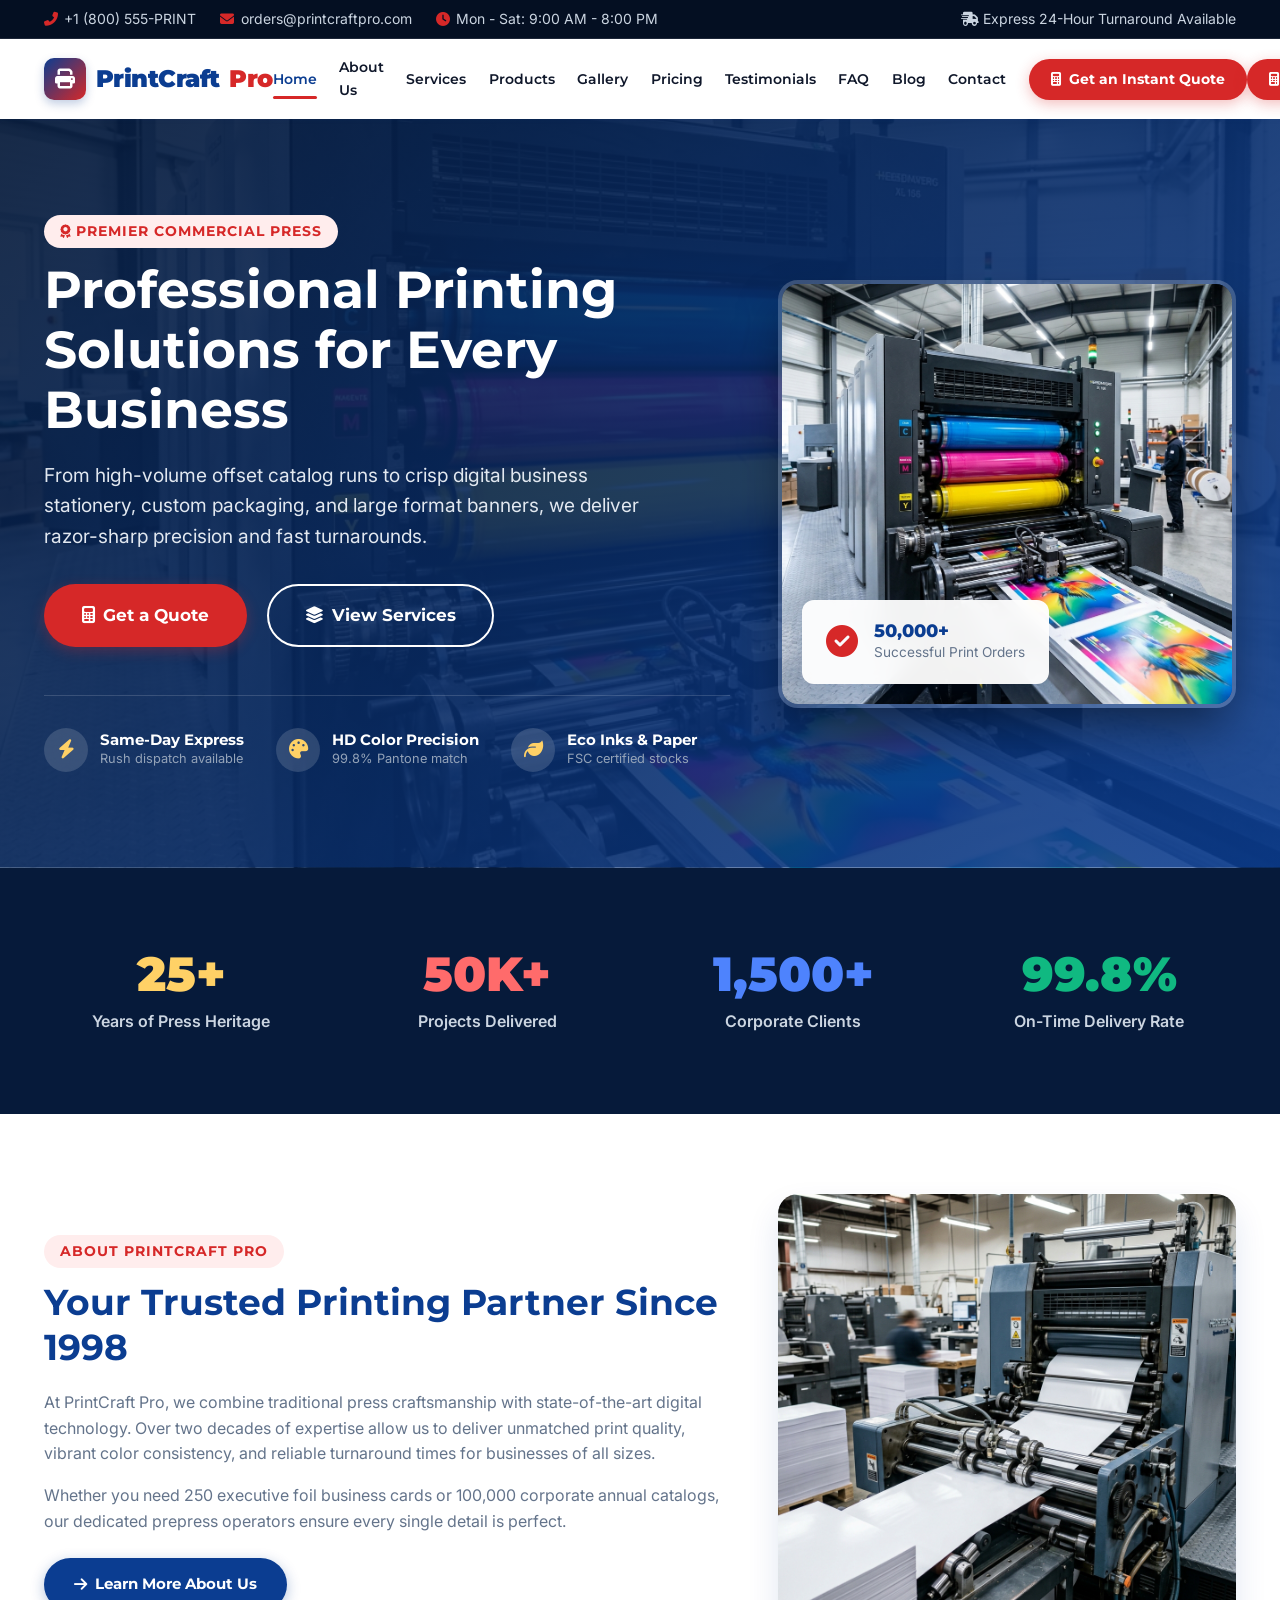
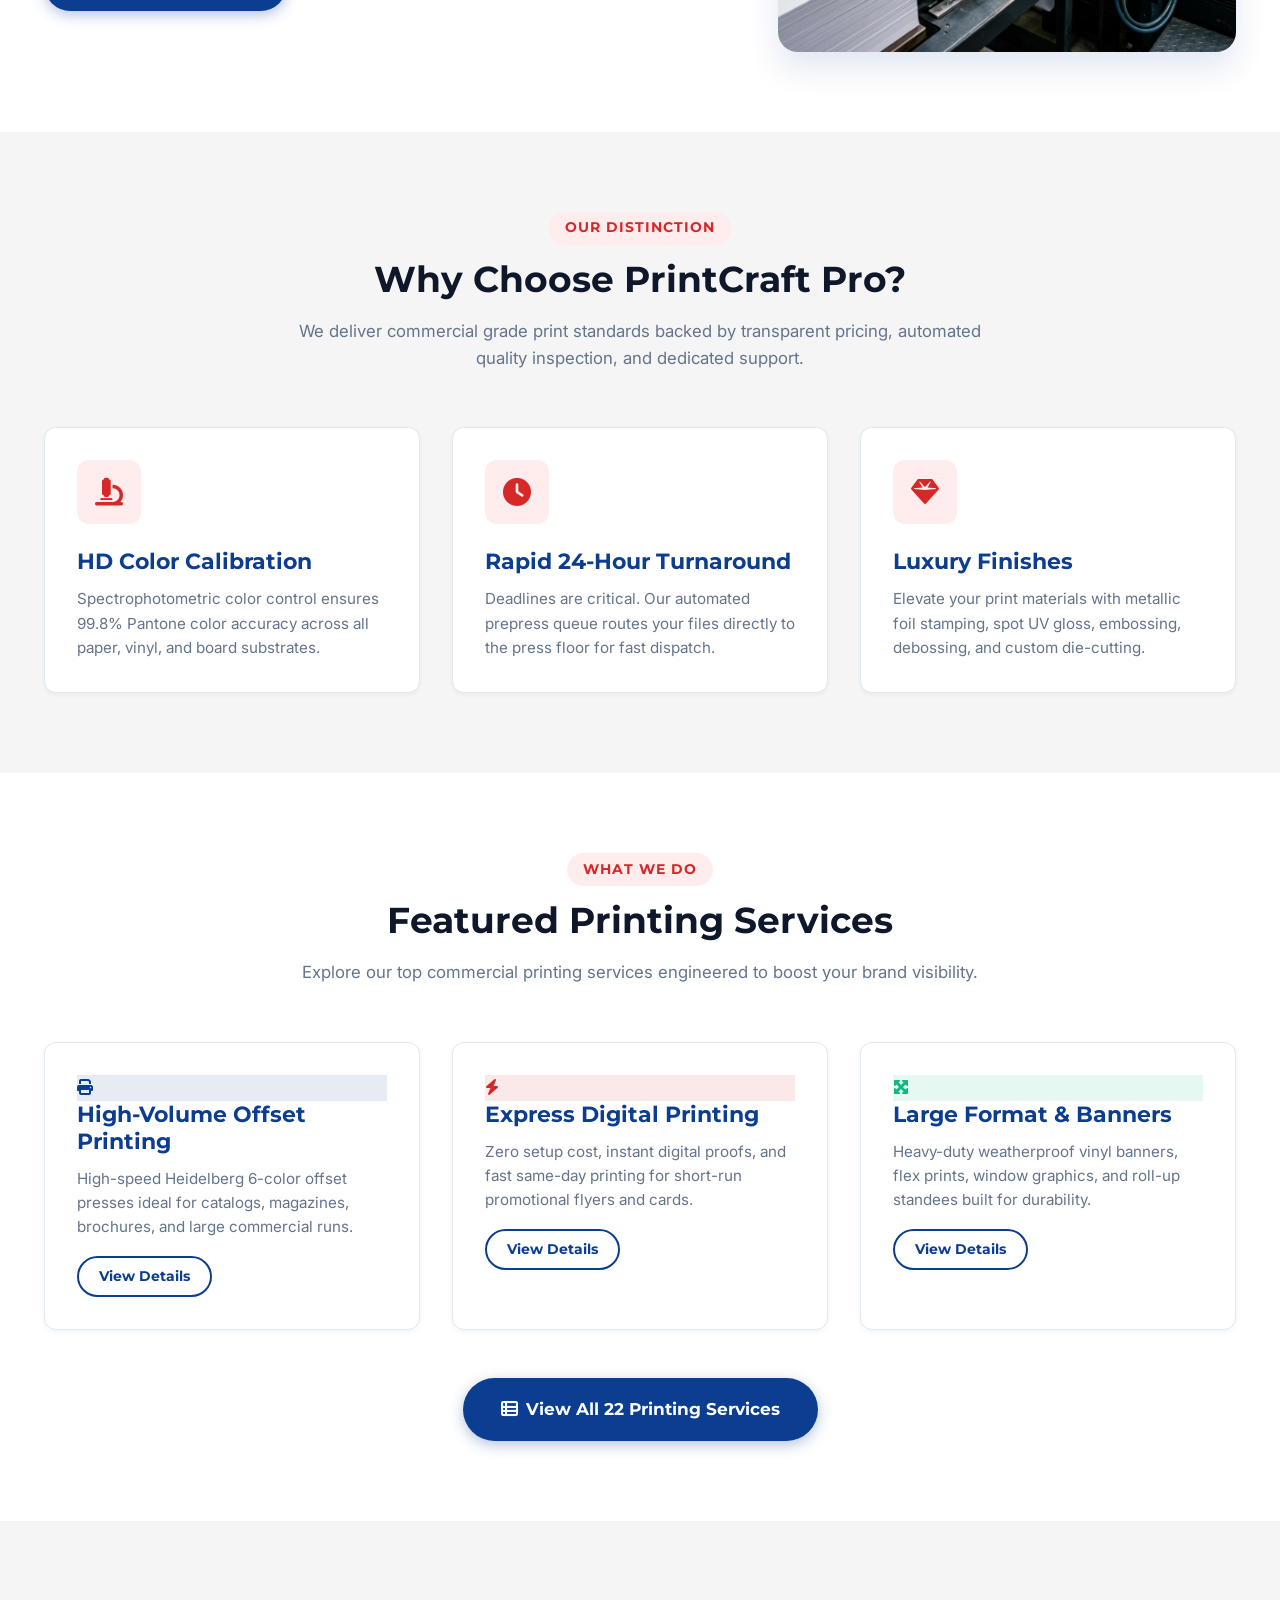
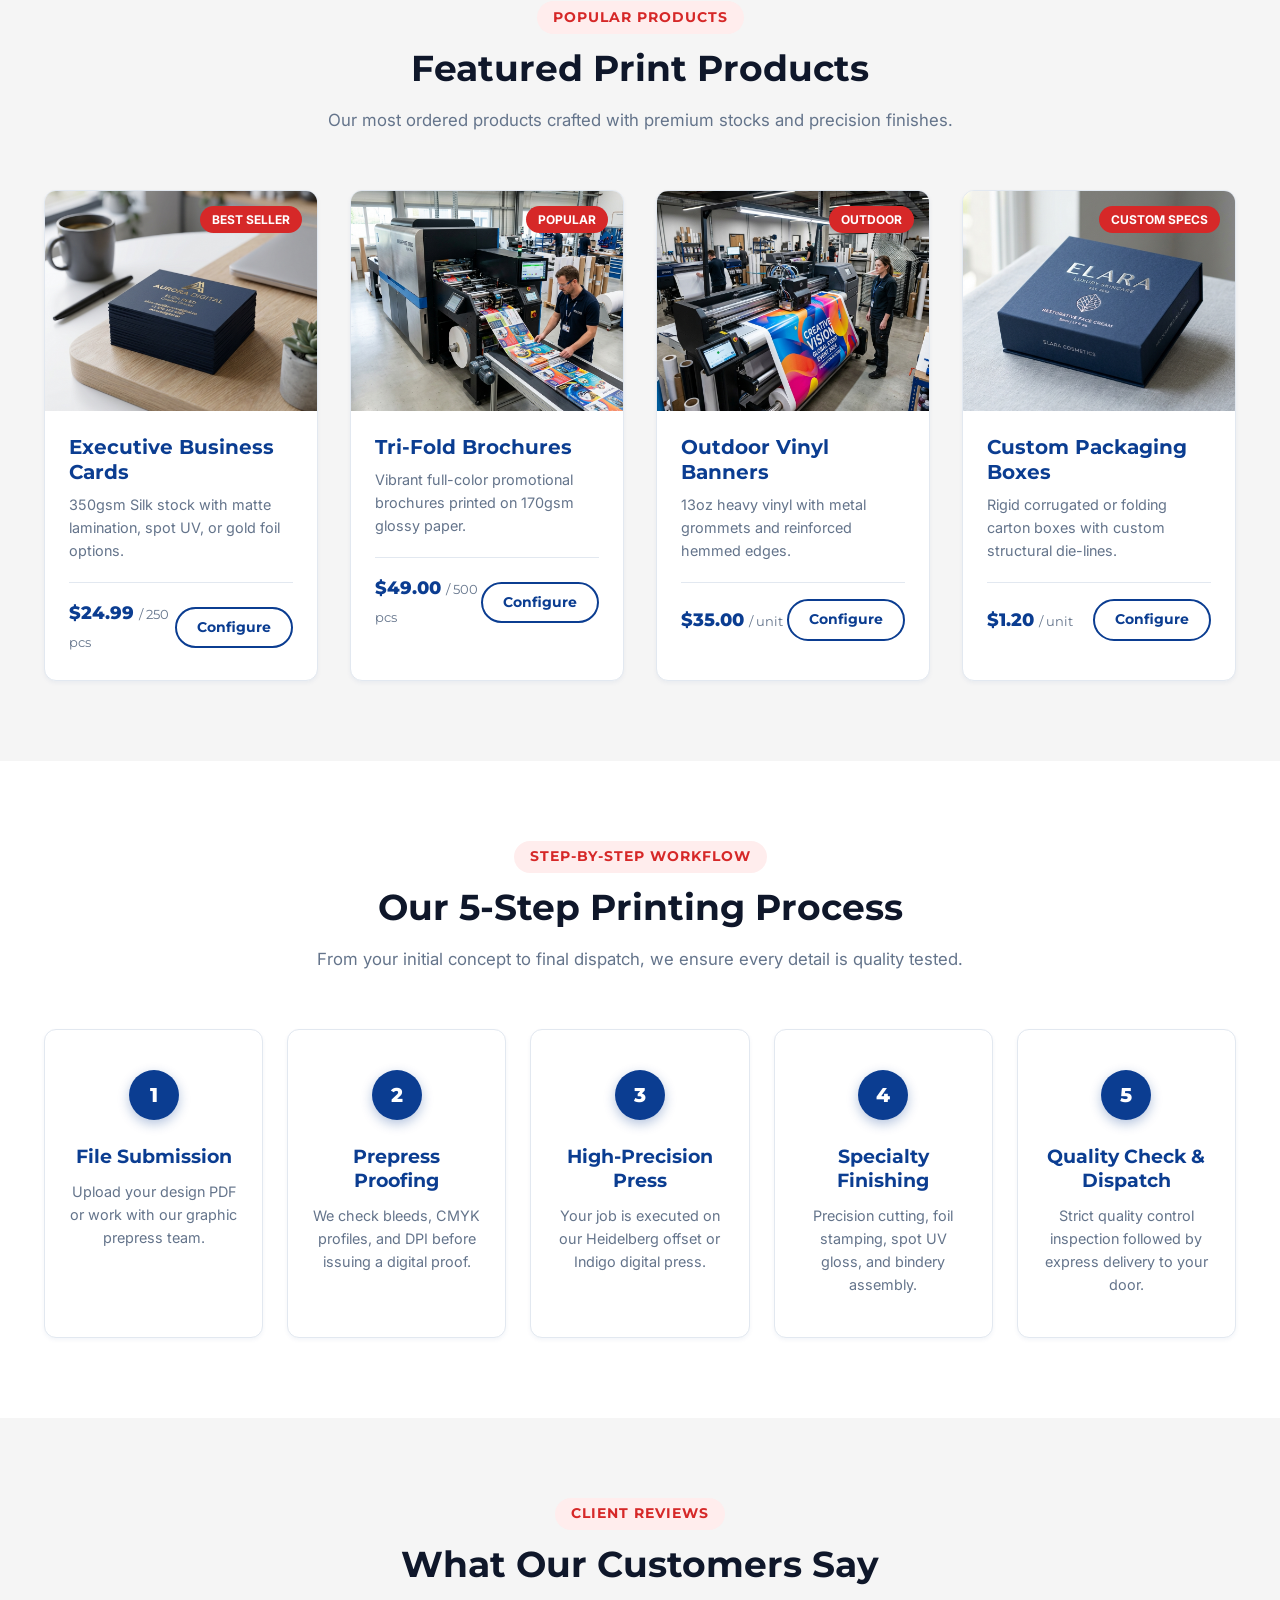
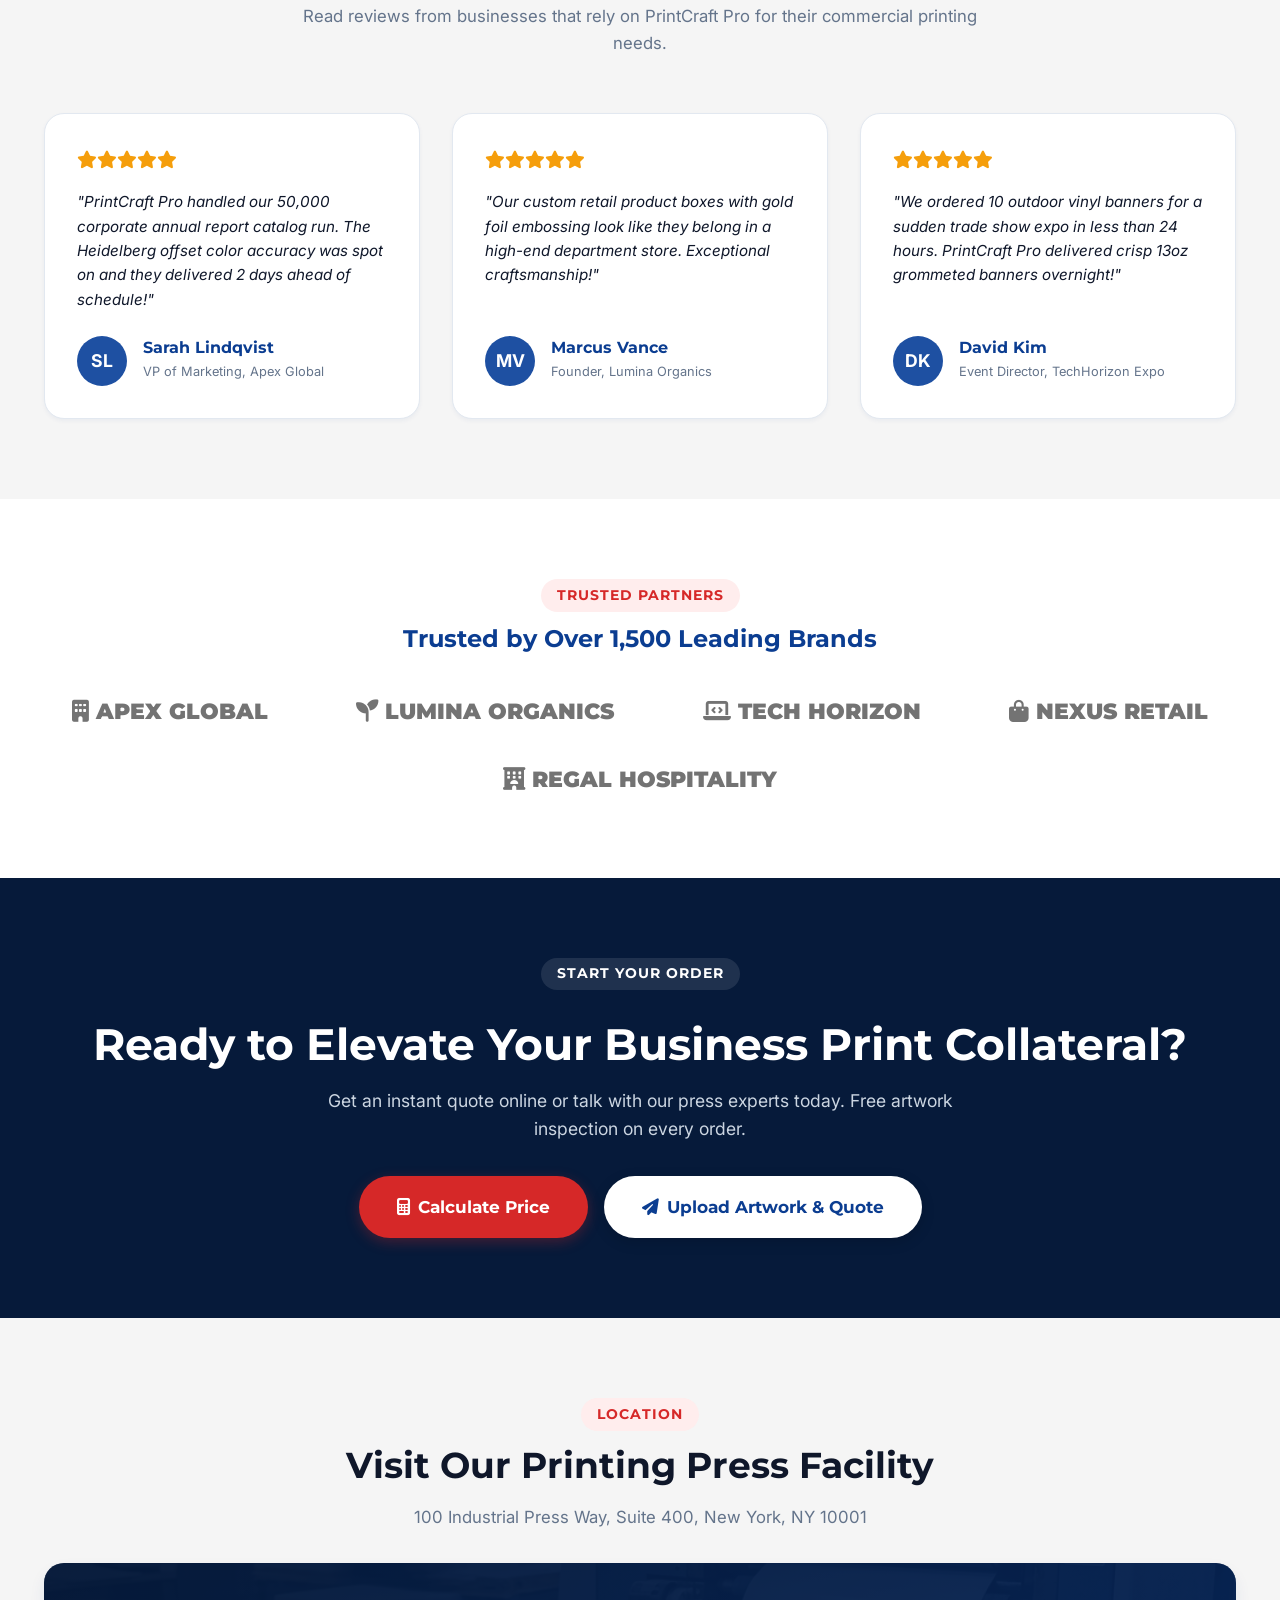
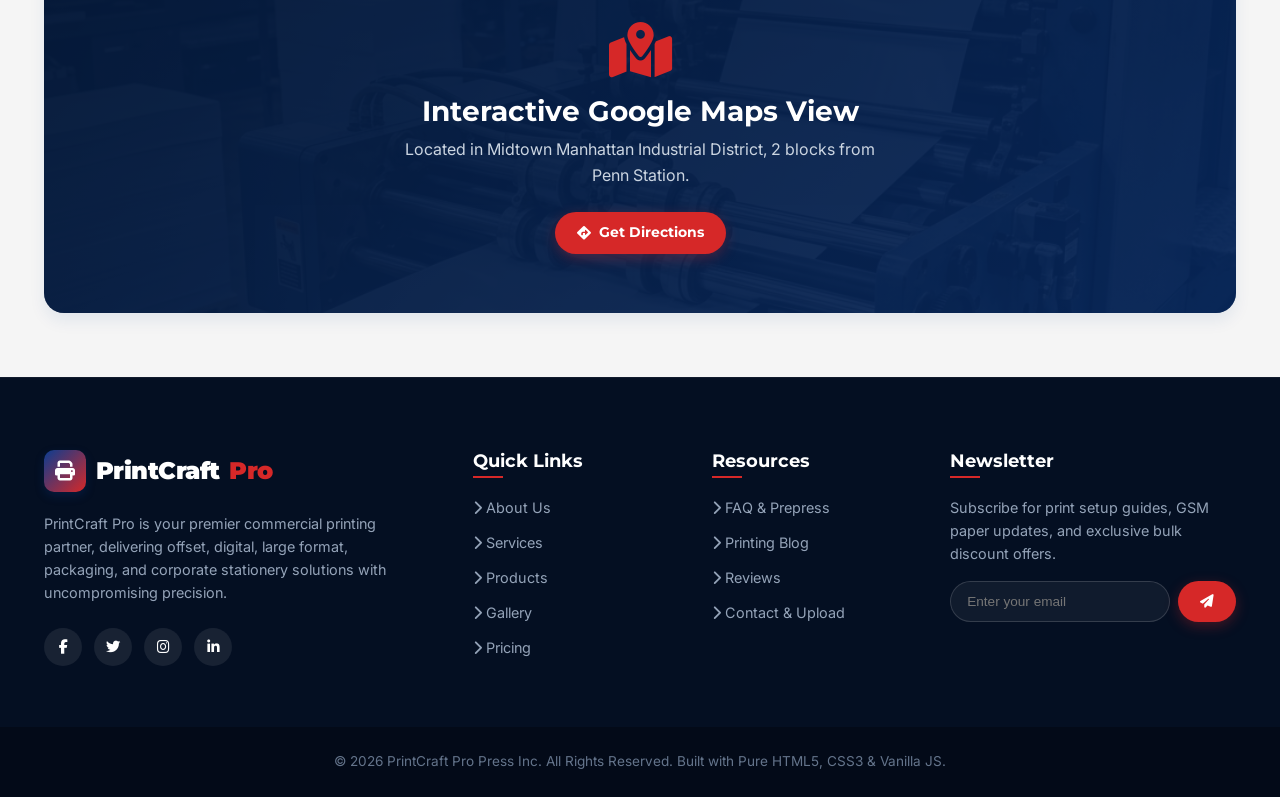
==== commit 7fb5586e: "Fix mobile responsiveness, navigation drawer, and layout overflow" ====
--- a/index.html
+++ b/index.html
@@ -114,21 +114,21 @@
   <!-- Company Statistics -->
   <section class="section-padding bg-dark">
     <div class="container">
-      <div style="display: grid; grid-template-columns: repeat(auto-fit, minmax(220px, 1fr)); gap: 2rem; text-align: center;">
+      <div class="stats-grid">
         <div class="fade-in">
-          <div style="font-size: 3rem; font-family: var(--font-heading); font-weight: 900; color: #FFD166;">25+</div>
+          <div class="stat-number" style="color: #FFD166;">25+</div>
           <p style="color: #CBD5E1; font-weight: 600;">Years of Press Heritage</p>
         </div>
         <div class="fade-in">
-          <div style="font-size: 3rem; font-family: var(--font-heading); font-weight: 900; color: #FF6B6B;">50K+</div>
+          <div class="stat-number" style="color: #FF6B6B;">50K+</div>
           <p style="color: #CBD5E1; font-weight: 600;">Projects Delivered</p>
         </div>
         <div class="fade-in">
-          <div style="font-size: 3rem; font-family: var(--font-heading); font-weight: 900; color: #4E83FD;">1,500+</div>
+          <div class="stat-number" style="color: #4E83FD;">1,500+</div>
           <p style="color: #CBD5E1; font-weight: 600;">Corporate Clients</p>
         </div>
         <div class="fade-in">
-          <div style="font-size: 3rem; font-family: var(--font-heading); font-weight: 900; color: #10B981;">99.8%</div>
+          <div class="stat-number" style="color: #10B981;">99.8%</div>
           <p style="color: #CBD5E1; font-weight: 600;">On-Time Delivery Rate</p>
         </div>
       </div>
@@ -419,9 +419,9 @@
   <section class="section-padding bg-dark">
     <div class="container" style="text-align: center;">
       <span class="sub-badge" style="background: rgba(255,255,255,0.1); color: #FFF;">Start Your Order</span>
-      <h2 style="font-size: 2.75rem; color: #FFF; margin: 1rem 0;">Ready to Elevate Your Business Print Collateral?</h2>
+      <h2 class="cta-heading">Ready to Elevate Your Business Print Collateral?</h2>
       <p style="color: #CBD5E1; max-width: 650px; margin: 0 auto 2rem auto; font-size: 1.1rem;">Get an instant quote online or talk with our press experts today. Free artwork inspection on every order.</p>
-      <div style="display: flex; gap: 1rem; justify-content: center; flex-wrap: wrap;">
+      <div class="cta-actions">
         <a href="pricing.html" class="btn btn-accent btn-lg"><i class="fas fa-calculator"></i> Calculate Price</a>
         <a href="contact.html" class="btn btn-white btn-lg"><i class="fas fa-paper-plane"></i> Upload Artwork &amp; Quote</a>
       </div>
@@ -437,9 +437,9 @@
         <p class="section-desc">100 Industrial Press Way, Suite 400, New York, NY 10001</p>
       </div>
 
-      <div style="background: var(--bg-dark); color: #FFF; border-radius: var(--radius-lg); overflow: hidden; box-shadow: var(--shadow-md); position: relative; height: 350px; display: flex; align-items: center; justify-content: center; text-align: center;">
-        <div style="position: absolute; inset: 0; background: linear-gradient(135deg, rgba(6,26,58,0.95), rgba(11,61,145,0.85)), url('images/about-facility.png'); background-size: cover; background-position: center; opacity: 0.4;"></div>
-        <div style="position: relative; z-index: 2; padding: 2rem;">
+      <div class="map-placeholder">
+        <div style="position: absolute; inset: 0; background: linear-gradient(135deg, rgba(6,26,58,0.95), rgba(11,61,145,0.85)), url('images/offset-printing.png'); background-size: cover; background-position: center; opacity: 0.4;"></div>
+        <div style="position: relative; z-index: 2; padding: 1rem;">
           <i class="fas fa-map-marked-alt" style="font-size: 3.5rem; color: var(--accent); margin-bottom: 1rem;"></i>
           <h3 style="color: #FFF; font-size: 1.75rem; margin-bottom: 0.5rem;">Interactive Google Maps View</h3>
           <p style="color: #CBD5E1; max-width: 500px; margin: 0 auto 1.5rem auto;">Located in Midtown Manhattan Industrial District, 2 blocks from Penn Station.</p>
--- a/css/style.css
+++ b/css/style.css
@@ -71,6 +71,8 @@
 html {
   scroll-behavior: smooth;
   font-size: 16px;
+  overflow-x: hidden;
+  max-width: 100%;
 }
 
 body {
@@ -79,7 +81,15 @@
   background-color: #FFFFFF;
   line-height: 1.6;
   overflow-x: hidden;
+  max-width: 100%;
+  position: relative;
   -webkit-font-smoothing: antialiased;
+}
+
+body.no-scroll {
+  overflow: hidden;
+  height: 100vh;
+  height: 100dvh;
 }
 
 h1, h2, h3, h4, h5, h6 {
@@ -95,7 +105,7 @@
   transition: var(--transition-fast);
 }
 
-img {
+img, svg, video, canvas, audio, iframe, embed, object {
   max-width: 100%;
   height: auto;
   display: block;
@@ -576,20 +586,70 @@
    ========================================================================== */
 .grid-2 {
   display: grid;
-  grid-template-columns: repeat(auto-fit, minmax(340px, 1fr));
+  grid-template-columns: repeat(auto-fit, minmax(min(100%, 340px), 1fr));
   gap: 2rem;
 }
 
 .grid-3 {
   display: grid;
-  grid-template-columns: repeat(auto-fit, minmax(320px, 1fr));
+  grid-template-columns: repeat(auto-fit, minmax(min(100%, 300px), 1fr));
   gap: 2rem;
 }
 
 .grid-4 {
   display: grid;
-  grid-template-columns: repeat(auto-fit, minmax(260px, 1fr));
+  grid-template-columns: repeat(auto-fit, minmax(min(100%, 250px), 1fr));
   gap: 2rem;
+}
+
+.form-row {
+  display: grid;
+  grid-template-columns: 1fr 1fr;
+  gap: 1rem;
+}
+
+.stats-grid {
+  display: grid;
+  grid-template-columns: repeat(auto-fit, minmax(min(100%, 220px), 1fr));
+  gap: 2rem;
+  text-align: center;
+}
+
+.stat-number {
+  font-size: 3rem;
+  font-family: var(--font-heading);
+  font-weight: 900;
+  line-height: 1.1;
+  margin-bottom: 0.5rem;
+}
+
+.cta-heading {
+  font-size: 2.75rem;
+  color: #FFF;
+  margin: 1rem 0;
+  line-height: 1.2;
+}
+
+.cta-actions {
+  display: flex;
+  gap: 1rem;
+  justify-content: center;
+  flex-wrap: wrap;
+}
+
+.map-placeholder {
+  background: var(--bg-dark);
+  color: #FFF;
+  border-radius: var(--radius-lg);
+  overflow: hidden;
+  box-shadow: var(--shadow-md);
+  position: relative;
+  min-height: 350px;
+  display: flex;
+  align-items: center;
+  justify-content: center;
+  text-align: center;
+  padding: 2.5rem 1.5rem;
 }
 
 .card {
@@ -730,7 +790,7 @@
    ========================================================================== */
 .workflow-grid {
   display: grid;
-  grid-template-columns: repeat(auto-fit, minmax(220px, 1fr));
+  grid-template-columns: repeat(auto-fit, minmax(min(100%, 200px), 1fr));
   gap: 1.5rem;
   position: relative;
 }
@@ -942,7 +1002,7 @@
 
 .gallery-grid {
   display: grid;
-  grid-template-columns: repeat(auto-fill, minmax(300px, 1fr));
+  grid-template-columns: repeat(auto-fill, minmax(min(100%, 280px), 1fr));
   gap: 1.5rem;
 }
 
@@ -1003,7 +1063,7 @@
   display: none;
   align-items: center;
   justify-content: center;
-  padding: 2rem;
+  padding: 1.5rem;
   opacity: 0;
   transition: opacity 0.3s ease;
 }
@@ -1018,7 +1078,10 @@
   border-radius: var(--radius-lg);
   max-width: 800px;
   width: 100%;
-  overflow: hidden;
+  max-height: 90vh;
+  max-height: 90dvh;
+  overflow-y: auto;
+  -webkit-overflow-scrolling: touch;
   position: relative;
   box-shadow: 0 25px 50px -12px rgba(0, 0, 0, 0.5);
   animation: modalPop 0.3s ease-out;
@@ -1502,12 +1565,15 @@
 }
 
 /* ==========================================================================
-   Responsive Breakpoints
+   Responsive Breakpoints & Mobile Optimization
    ========================================================================== */
+
+/* Tablet & Smaller Laptops (<= 1024px) */
 @media (max-width: 1024px) {
   .hero-grid {
     grid-template-columns: 1fr;
     text-align: center;
+    gap: 2.5rem;
   }
 
   .hero-content h1 {
@@ -1524,14 +1590,25 @@
 
   .hero-features {
     justify-content: center;
+    flex-wrap: wrap;
   }
 
   .hero-card-preview {
-    display: none;
+    max-width: 540px;
+    margin: 0 auto;
+  }
+
+  .hero-card-preview img {
+    height: 340px;
   }
 
   .footer-grid {
-    grid-template-columns: 1fr 1fr;
+    grid-template-columns: 1.5fr 1fr 1fr;
+    gap: 2.5rem;
+  }
+
+  .footer-col:last-child {
+    grid-column: 1 / -1;
   }
 
   .calc-grid {
@@ -1540,49 +1617,460 @@
 
   .contact-grid {
     grid-template-columns: 1fr;
-  }
-}
-
+    gap: 2.5rem;
+  }
+}
+
+/* Tablets Portrait & Large Mobile (<= 768px) */
 @media (max-width: 768px) {
-  .top-bar-info span:nth-child(2) {
+  html {
+    font-size: 15px;
+  }
+
+  .container {
+    padding: 0 1.25rem;
+  }
+
+  .section-padding {
+    padding: 3.5rem 0;
+  }
+
+  .section-padding-sm {
+    padding: 2.5rem 0;
+  }
+
+  .section-title-wrap {
+    margin-bottom: 2.5rem;
+  }
+
+  .section-title {
+    font-size: 1.85rem;
+  }
+
+  /* Top Bar */
+  .top-bar-content {
+    flex-direction: column;
+    gap: 0.35rem;
+    text-align: center;
+  }
+
+  .top-bar-info {
+    justify-content: center;
+    gap: 1rem;
+    font-size: 0.8rem;
+  }
+
+  .top-bar-info span:nth-child(2),
+  .top-bar-info span:nth-child(3) {
+    display: none;
+  }
+
+  .top-bar-links {
+    font-size: 0.8rem;
+    justify-content: center;
+  }
+
+  /* Header & Navigation */
+  .navbar {
+    height: 70px;
+  }
+
+  .logo {
+    font-size: 1.35rem;
+  }
+
+  .logo-icon {
+    width: 38px;
+    height: 38px;
+    font-size: 1.1rem;
+  }
+
+  .hamburger {
+    display: flex;
+    align-items: center;
+    justify-content: center;
+    width: 44px;
+    height: 44px;
+    font-size: 1.5rem;
+  }
+
+  .header-cta {
     display: none;
   }
 
   .nav-menu {
     position: fixed;
-    top: 80px;
+    top: 70px;
     left: -100%;
     width: 100%;
-    height: calc(100vh - 80px);
+    height: calc(100vh - 70px);
+    height: calc(100dvh - 70px);
     background-color: #FFFFFF;
     flex-direction: column;
-    padding: 2.5rem;
-    gap: 1.5rem;
-    transition: left 0.3s ease;
-    box-shadow: var(--shadow-lg);
+    align-items: stretch;
+    padding: 1.75rem 1.5rem 3rem 1.5rem;
+    gap: 0;
+    transition: left 0.3s cubic-bezier(0.4, 0, 0.2, 1);
+    box-shadow: 0 10px 25px rgba(0, 0, 0, 0.15);
+    overflow-y: auto;
+    -webkit-overflow-scrolling: touch;
+    z-index: 999;
   }
 
   .nav-menu.active {
     left: 0;
   }
 
-  .hamburger {
-    display: block;
-  }
-
-  .header-cta .btn {
+  .nav-link {
+    padding: 0.85rem 0;
+    font-size: 1.05rem;
+    border-bottom: 1px solid var(--border-color);
+    width: 100%;
+    display: flex;
+    align-items: center;
+    justify-content: space-between;
+  }
+
+  .nav-link::after {
     display: none;
   }
 
-  .section-title {
-    font-size: 1.85rem;
+  .nav-link.active {
+    color: var(--accent);
+    font-weight: 700;
+  }
+
+  .nav-menu-cta {
+    margin-top: 1.5rem;
+    padding-top: 1rem;
+  }
+
+  .nav-menu-cta .btn {
+    width: 100%;
+    text-align: center;
+    padding: 0.85rem;
+  }
+
+  /* Hero Section */
+  .hero {
+    padding: 3.5rem 0;
   }
 
   .hero-content h1 {
-    font-size: 2.25rem;
+    font-size: 2.15rem;
+  }
+
+  .hero-subtitle {
+    font-size: 1.05rem;
+  }
+
+  .hero-features {
+    flex-direction: column;
+    gap: 1rem;
+    align-items: center;
+  }
+
+  .hero-feature-item {
+    width: 100%;
+    max-width: 320px;
+    text-align: left;
+  }
+
+  .hero-card-preview {
+    max-width: 100%;
+    margin: 2rem auto 0 auto;
+  }
+
+  .hero-card-preview img {
+    height: 260px;
+  }
+
+  .floating-badge {
+    bottom: 12px;
+    left: 12px;
+    padding: 0.6rem 1rem;
+  }
+
+  .badge-icon {
+    font-size: 1.5rem;
+  }
+
+  .badge-info h5 {
+    font-size: 0.95rem;
+  }
+
+  .badge-info p {
+    font-size: 0.75rem;
+  }
+
+  /* Grids Collapse */
+  .grid-2,
+  .grid-3,
+  .grid-4 {
+    grid-template-columns: 1fr;
+    gap: 1.5rem;
+  }
+
+  .card {
+    padding: 1.5rem;
+  }
+
+  .pricing-card {
+    padding: 2rem 1.5rem;
+  }
+
+  .pricing-card.featured {
+    transform: none !important;
+  }
+
+  .calculator-box {
+    padding: 1.75rem 1.25rem;
+  }
+
+  .calc-total-amount {
+    font-size: 2.5rem;
+  }
+
+  .page-banner {
+    padding: 3rem 0 2.25rem 0;
+  }
+
+  .page-banner h1 {
+    font-size: 2rem;
+  }
+
+  .contact-info-box {
+    padding: 2rem 1.5rem;
+  }
+
+  .cta-heading {
+    font-size: 2rem;
   }
 
   .footer-grid {
     grid-template-columns: 1fr;
-  }
-}
+    gap: 2rem;
+  }
+
+  .newsletter-form {
+    flex-direction: column;
+  }
+
+  .newsletter-form button {
+    width: 100%;
+    padding: 0.75rem;
+  }
+
+  /* Modal Dialog */
+  .modal-overlay {
+    padding: 1rem;
+  }
+
+  .modal-content {
+    max-height: 85vh;
+    max-height: 85dvh;
+    overflow-y: auto;
+    -webkit-overflow-scrolling: touch;
+  }
+}
+
+/* Standard Mobile Devices (<= 576px) */
+@media (max-width: 576px) {
+  html {
+    font-size: 14.5px;
+  }
+
+  .container {
+    padding: 0 1rem;
+  }
+
+  .section-padding {
+    padding: 3rem 0;
+  }
+
+  .section-padding-sm {
+    padding: 2rem 0;
+  }
+
+  .section-title {
+    font-size: 1.65rem;
+  }
+
+  .section-desc {
+    font-size: 0.95rem;
+  }
+
+  .hero-content h1 {
+    font-size: 1.85rem;
+  }
+
+  .hero-actions {
+    flex-direction: column;
+    gap: 0.75rem;
+    width: 100%;
+  }
+
+  .hero-actions .btn {
+    width: 100%;
+  }
+
+  .btn {
+    padding: 0.75rem 1.25rem;
+  }
+
+  .btn-lg {
+    padding: 0.85rem 1.5rem;
+    font-size: 1rem;
+  }
+
+  .cta-heading {
+    font-size: 1.65rem !important;
+  }
+
+  .cta-actions {
+    flex-direction: column;
+    gap: 0.75rem;
+    width: 100%;
+  }
+
+  .cta-actions .btn {
+    width: 100%;
+  }
+
+  .form-row {
+    grid-template-columns: 1fr;
+    gap: 0;
+  }
+
+  .stats-grid {
+    grid-template-columns: repeat(2, 1fr) !important;
+    gap: 1.5rem 0.75rem !important;
+  }
+
+  .stat-number {
+    font-size: 2.2rem !important;
+  }
+
+  .workflow-grid {
+    grid-template-columns: 1fr;
+    gap: 1.25rem;
+  }
+
+  .step-card {
+    padding: 1.75rem 1.25rem;
+  }
+
+  .gallery-grid {
+    grid-template-columns: 1fr;
+    gap: 1.25rem;
+  }
+
+  .gallery-item {
+    height: 220px;
+  }
+
+  .gallery-filters {
+    gap: 0.4rem;
+    margin-bottom: 2rem;
+  }
+
+  .filter-btn {
+    padding: 0.4rem 0.9rem;
+    font-size: 0.8rem;
+  }
+
+  .product-img {
+    height: 190px;
+  }
+
+  .product-body {
+    padding: 1.25rem;
+  }
+
+  .faq-search-wrap input {
+    height: 48px;
+    font-size: 0.85rem;
+  }
+
+  .faq-header {
+    padding: 1rem 1.25rem;
+    font-size: 0.95rem;
+  }
+
+  .dropzone {
+    padding: 1.5rem 1rem;
+  }
+
+  .dropzone i {
+    font-size: 2rem;
+  }
+
+  .contact-info-box {
+    padding: 1.75rem 1.25rem;
+  }
+
+  .info-item {
+    gap: 0.85rem;
+  }
+
+  .info-icon {
+    width: 42px;
+    height: 42px;
+    font-size: 1.15rem;
+  }
+
+  .map-placeholder {
+    min-height: 300px;
+    padding: 1.5rem 1rem;
+  }
+
+  .back-to-top {
+    bottom: 20px;
+    right: 20px;
+    width: 40px;
+    height: 40px;
+    font-size: 1rem;
+  }
+}
+
+/* Small Screen Phones (<= 380px) */
+@media (max-width: 380px) {
+  html {
+    font-size: 14px;
+  }
+
+  .logo {
+    font-size: 1.2rem;
+  }
+
+  .logo-icon {
+    width: 34px;
+    height: 34px;
+    font-size: 1rem;
+  }
+
+  .hero-content h1 {
+    font-size: 1.65rem;
+  }
+
+  .section-title {
+    font-size: 1.45rem;
+  }
+
+  .stats-grid {
+    grid-template-columns: 1fr !important;
+  }
+
+  .filter-btn {
+    width: 100%;
+    text-align: center;
+  }
+
+  .pricing-price {
+    font-size: 2.15rem;
+  }
+
+  .calc-total-amount {
+    font-size: 2.15rem;
+  }
+}
